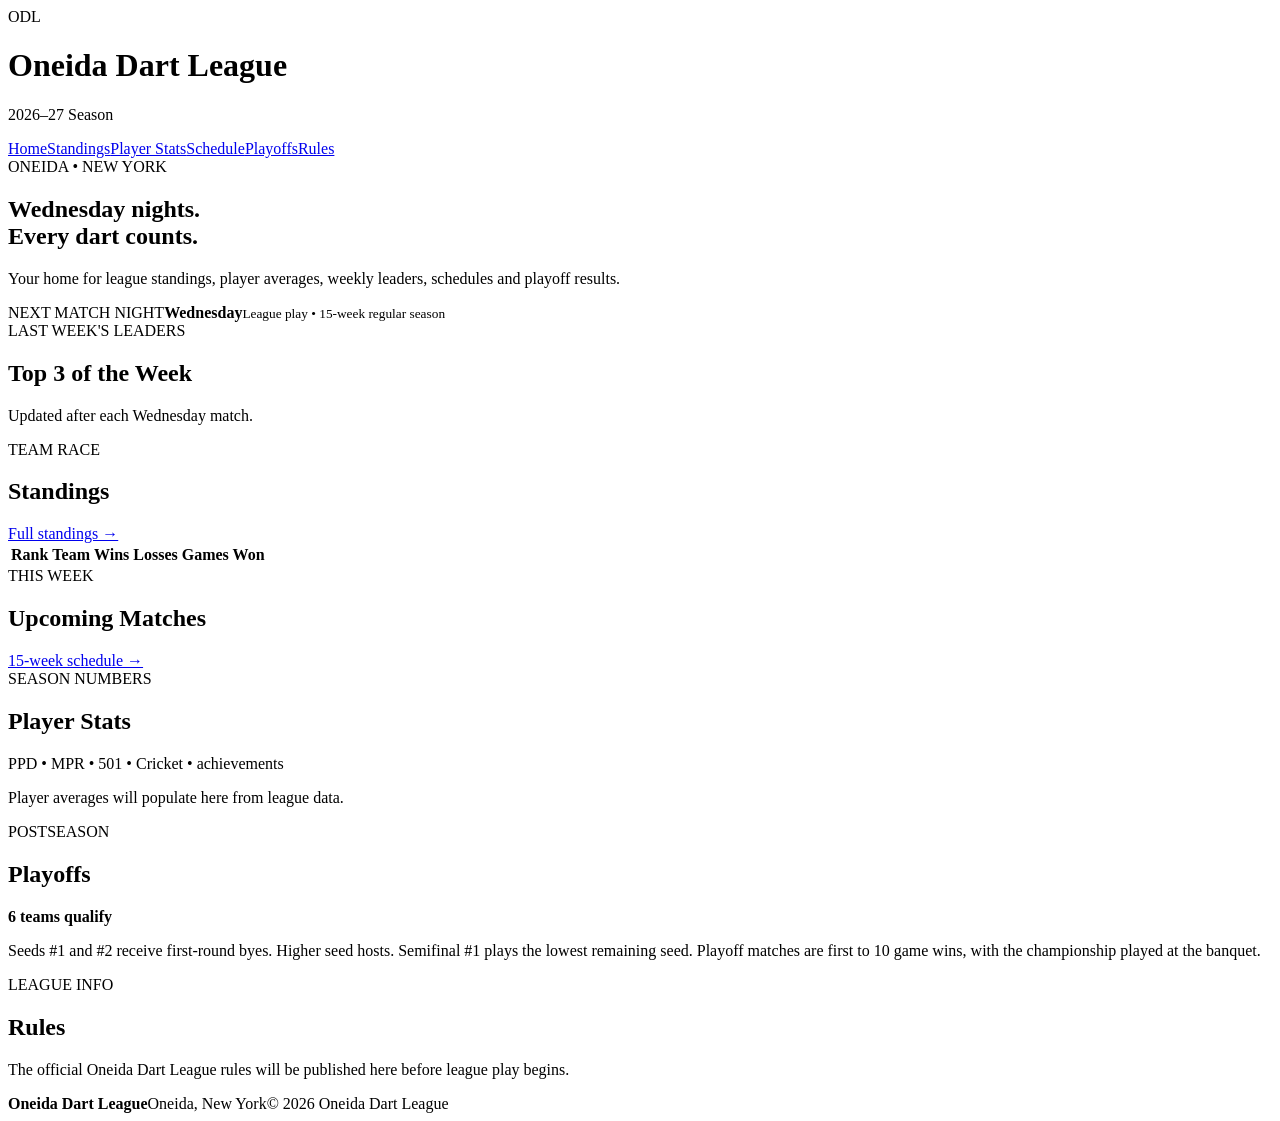
==== index.html @ 6d392a3f "Create initial Oneida Dart League website" ====
<!DOCTYPE html>
<html lang="en">
<head>
  <meta charset="UTF-8">
  <meta name="viewport" content="width=device-width, initial-scale=1.0">
  <meta name="description" content="Official website of the Oneida Dart League — standings, player stats, schedule, results and playoffs.">
  <title>Oneida Dart League</title>
  <link rel="stylesheet" href="styles.css">
</head>
<body>
  <header class="site-header">
    <div class="brand">
      <div class="dartboard-mark">ODL</div>
      <div><h1>Oneida Dart League</h1><p>2026–27 Season</p></div>
    </div>
    <nav>
      <a class="active" href="#home">Home</a><a href="#standings">Standings</a><a href="#players">Player Stats</a><a href="#schedule">Schedule</a><a href="#playoffs">Playoffs</a><a href="#rules">Rules</a>
    </nav>
  </header>

  <main id="home">
    <section class="hero">
      <div><span class="eyebrow">ONEIDA • NEW YORK</span><h2>Wednesday nights.<br><span>Every dart counts.</span></h2><p>Your home for league standings, player averages, weekly leaders, schedules and playoff results.</p></div>
      <div class="hero-card"><span>NEXT MATCH NIGHT</span><strong>Wednesday</strong><small>League play • 15-week regular season</small></div>
    </section>

    <section class="section">
      <div class="section-heading"><div><span class="eyebrow">LAST WEEK'S LEADERS</span><h2>Top 3 of the Week</h2></div><p>Updated after each Wednesday match.</p></div>
      <div id="weekly-leaders" class="leader-grid"></div>
    </section>

    <section id="standings" class="section panel-section">
      <div class="section-heading"><div><span class="eyebrow">TEAM RACE</span><h2>Standings</h2></div><a href="#standings">Full standings →</a></div>
      <div class="table-wrap"><table><thead><tr><th>Rank</th><th>Team</th><th>Wins</th><th>Losses</th><th>Games Won</th></tr></thead><tbody id="standings-body"></tbody></table></div>
    </section>

    <section id="schedule" class="section">
      <div class="section-heading"><div><span class="eyebrow">THIS WEEK</span><h2>Upcoming Matches</h2></div><a href="#schedule">15-week schedule →</a></div>
      <div id="matchups" class="match-grid"></div>
    </section>

    <section id="players" class="section panel-section">
      <div class="section-heading"><div><span class="eyebrow">SEASON NUMBERS</span><h2>Player Stats</h2></div><p>PPD • MPR • 501 • Cricket • achievements</p></div>
      <p class="placeholder">Player averages will populate here from league data.</p>
    </section>

    <section id="playoffs" class="section">
      <div class="section-heading"><div><span class="eyebrow">POSTSEASON</span><h2>Playoffs</h2></div></div>
      <div class="info-card"><strong>6 teams qualify</strong><p>Seeds #1 and #2 receive first-round byes. Higher seed hosts. Semifinal #1 plays the lowest remaining seed. Playoff matches are first to 10 game wins, with the championship played at the banquet.</p></div>
    </section>

    <section id="rules" class="section panel-section">
      <div class="section-heading"><div><span class="eyebrow">LEAGUE INFO</span><h2>Rules</h2></div></div>
      <p class="placeholder">The official Oneida Dart League rules will be published here before league play begins.</p>
    </section>
  </main>

  <footer><strong>Oneida Dart League</strong><span>Oneida, New York</span><span>© 2026 Oneida Dart League</span></footer>
  <script src="data.js"></script><script src="app.js"></script>
</body>
</html>
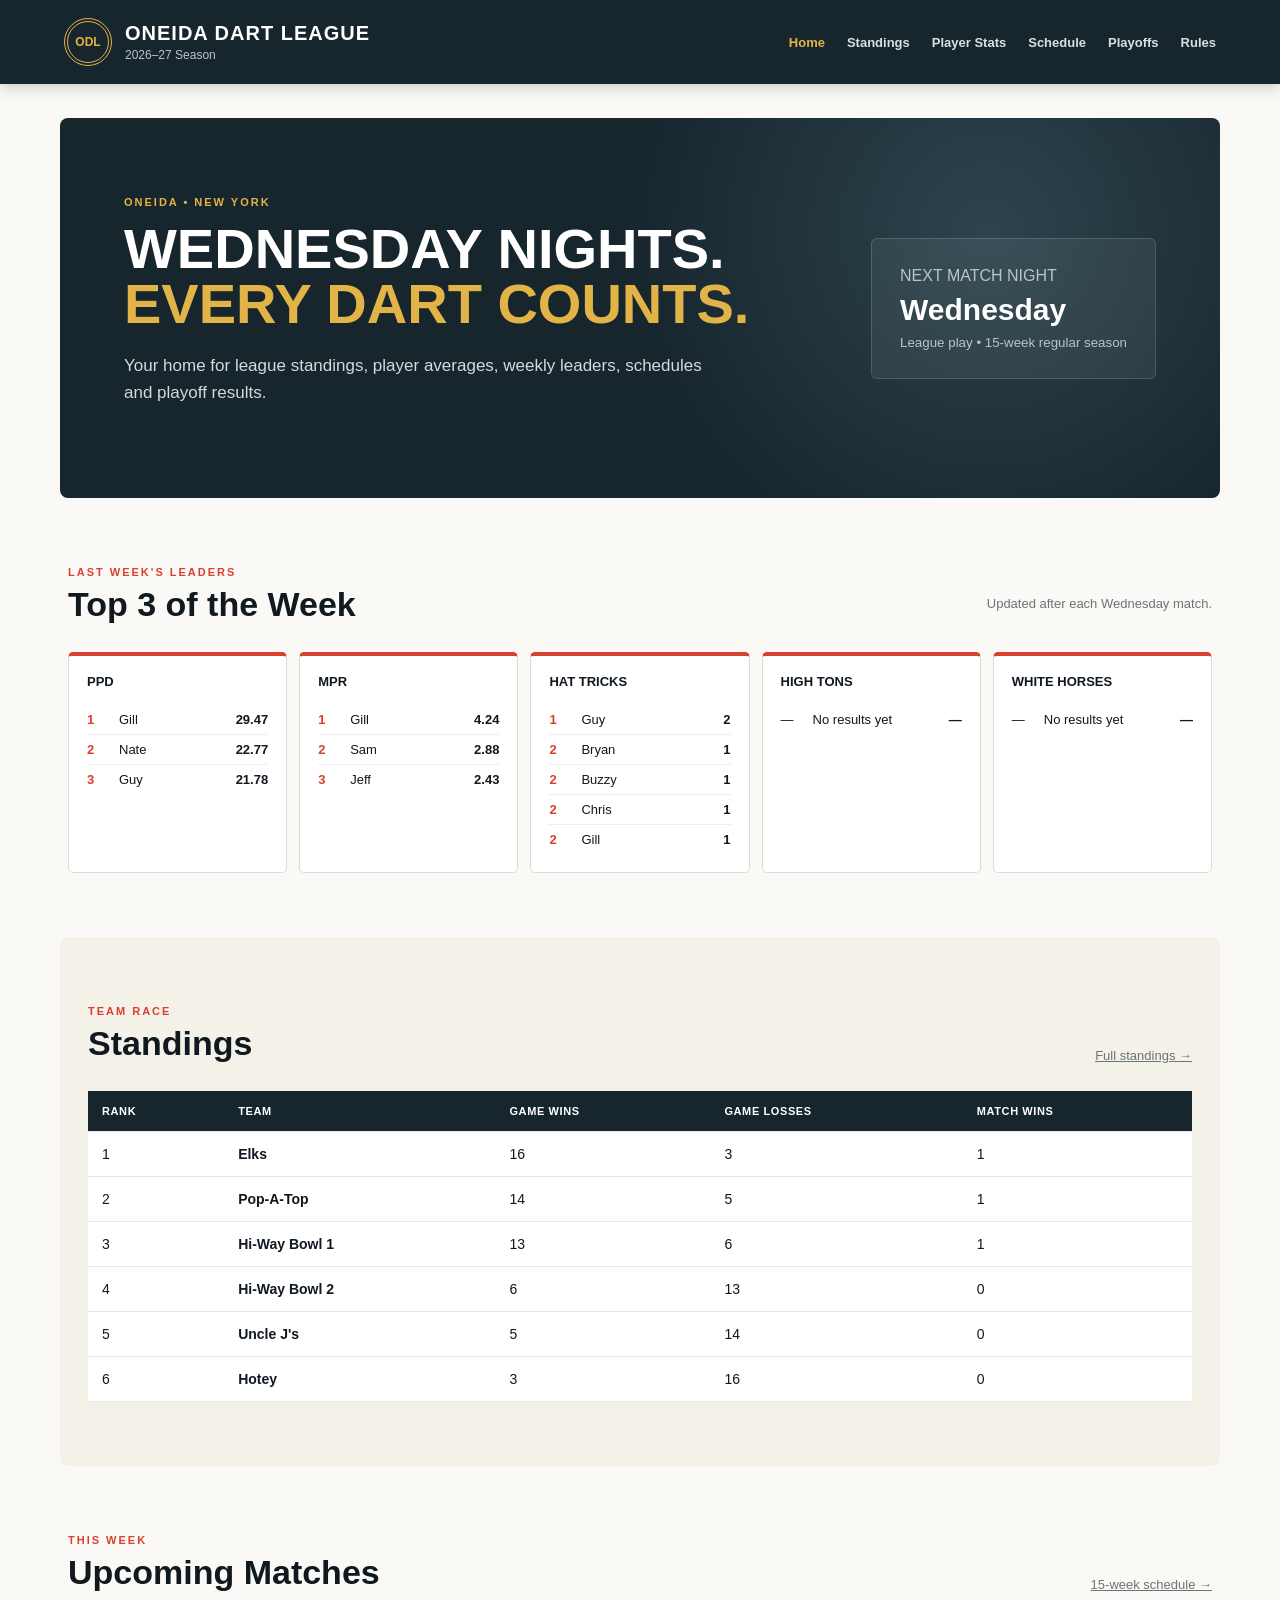
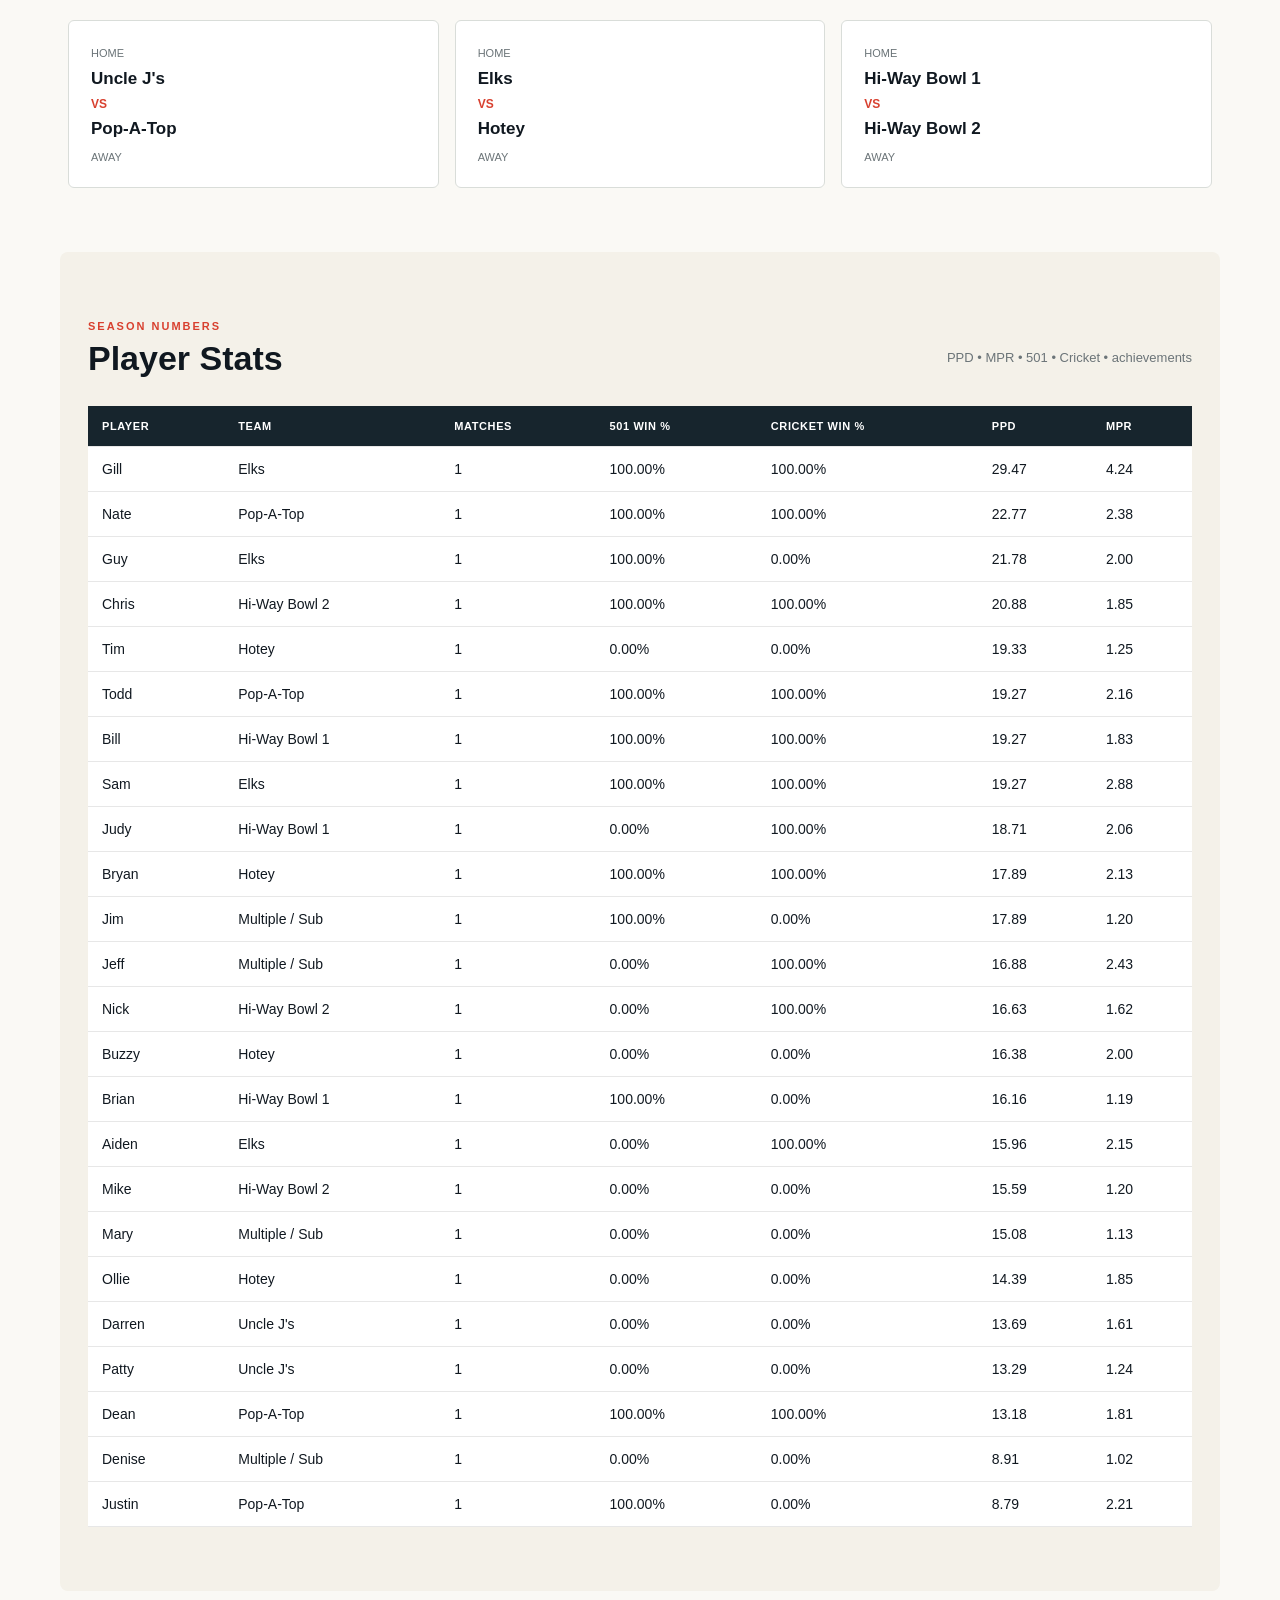
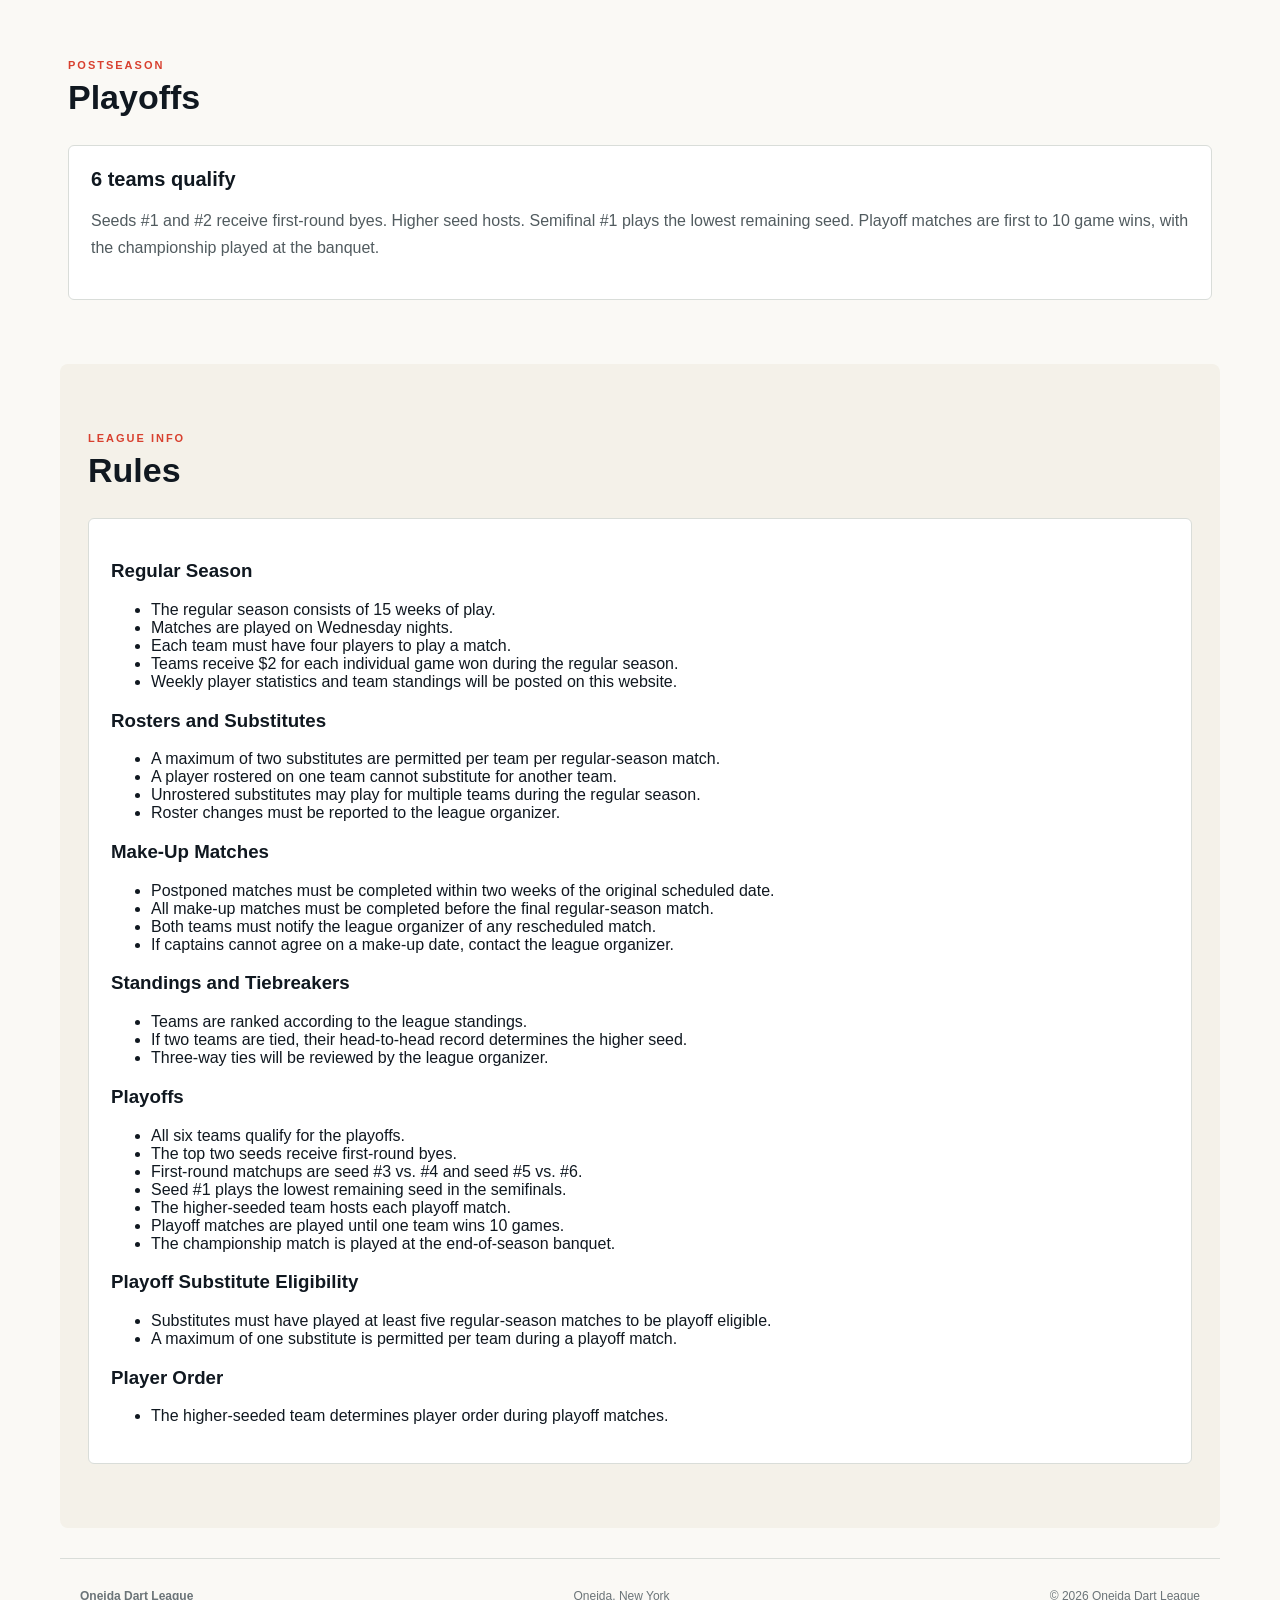
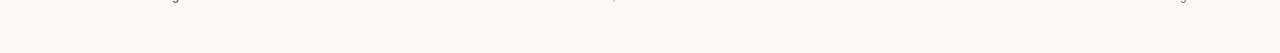
==== commit a25d9e36: "Launch league website with live stats and rules" ====
--- a/index.html
+++ b/index.html
@@ -31,7 +31,7 @@
 
     <section id="standings" class="section panel-section">
       <div class="section-heading"><div><span class="eyebrow">TEAM RACE</span><h2>Standings</h2></div><a href="#standings">Full standings →</a></div>
-      <div class="table-wrap"><table><thead><tr><th>Rank</th><th>Team</th><th>Wins</th><th>Losses</th><th>Games Won</th></tr></thead><tbody id="standings-body"></tbody></table></div>
+      <div class="table-wrap"><table><thead><tr><th>Rank</th><th>Team</th><th>Game Wins</th><th>Game Losses</th><th>Match Wins</th></tr></thead><tbody id="standings-body"></tbody></table></div>
     </section>
 
     <section id="schedule" class="section">
@@ -41,7 +41,22 @@
 
     <section id="players" class="section panel-section">
       <div class="section-heading"><div><span class="eyebrow">SEASON NUMBERS</span><h2>Player Stats</h2></div><p>PPD • MPR • 501 • Cricket • achievements</p></div>
-      <p class="placeholder">Player averages will populate here from league data.</p>
+      <div class="table-wrap">
+  <table>
+    <thead>
+      <tr>
+        <th>Player</th>
+        <th>Team</th>
+        <th>Matches</th>
+        <th>501 Win %</th>
+        <th>Cricket Win %</th>
+        <th>PPD</th>
+        <th>MPR</th>
+      </tr>
+    </thead>
+    <tbody id="players-body"></tbody>
+  </table>
+</div>
     </section>
 
     <section id="playoffs" class="section">
@@ -51,7 +66,63 @@
 
     <section id="rules" class="section panel-section">
       <div class="section-heading"><div><span class="eyebrow">LEAGUE INFO</span><h2>Rules</h2></div></div>
-      <p class="placeholder">The official Oneida Dart League rules will be published here before league play begins.</p>
+      
+<div class="info-card">
+  <h3>Regular Season</h3>
+  <ul>
+    <li>The regular season consists of 15 weeks of play.</li>
+    <li>Matches are played on Wednesday nights.</li>
+    <li>Each team must have four players to play a match.</li>
+    <li>Teams receive $2 for each individual game won during the regular season.</li>
+    <li>Weekly player statistics and team standings will be posted on this website.</li>
+  </ul>
+
+  <h3>Rosters and Substitutes</h3>
+  <ul>
+    <li>A maximum of two substitutes are permitted per team per regular-season match.</li>
+    <li>A player rostered on one team cannot substitute for another team.</li>
+    <li>Unrostered substitutes may play for multiple teams during the regular season.</li>
+    <li>Roster changes must be reported to the league organizer.</li>
+  </ul>
+
+  <h3>Make-Up Matches</h3>
+  <ul>
+    <li>Postponed matches must be completed within two weeks of the original scheduled date.</li>
+    <li>All make-up matches must be completed before the final regular-season match.</li>
+    <li>Both teams must notify the league organizer of any rescheduled match.</li>
+    <li>If captains cannot agree on a make-up date, contact the league organizer.</li>
+  </ul>
+
+  <h3>Standings and Tiebreakers</h3>
+  <ul>
+    <li>Teams are ranked according to the league standings.</li>
+    <li>If two teams are tied, their head-to-head record determines the higher seed.</li>
+    <li>Three-way ties will be reviewed by the league organizer.</li>
+  </ul>
+
+  <h3>Playoffs</h3>
+  <ul>
+    <li>All six teams qualify for the playoffs.</li>
+    <li>The top two seeds receive first-round byes.</li>
+    <li>First-round matchups are seed #3 vs. #4 and seed #5 vs. #6.</li>
+    <li>Seed #1 plays the lowest remaining seed in the semifinals.</li>
+    <li>The higher-seeded team hosts each playoff match.</li>
+    <li>Playoff matches are played until one team wins 10 games.</li>
+    <li>The championship match is played at the end-of-season banquet.</li>
+  </ul>
+
+  <h3>Playoff Substitute Eligibility</h3>
+  <ul>
+    <li>Substitutes must have played at least five regular-season matches to be playoff eligible.</li>
+    <li>A maximum of one substitute is permitted per team during a playoff match.</li>
+  </ul>
+
+  <h3>Player Order</h3>
+  <ul>
+    <li>The higher-seeded team determines player order during playoff matches.</li>
+  </ul>
+</div>
+
     </section>
   </main>
 
--- a/styles.css
+++ b/styles.css
@@ -0,0 +1 @@
+:root{--ink:#101820;--deep:#17252d;--panel:#f4f1e9;--paper:#fff;--accent:#d8402f;--gold:#e2b447;--muted:#6b7478;--line:#d9ddd9}*{box-sizing:border-box}html{scroll-behavior:smooth}body{margin:0;font-family:Arial,Helvetica,sans-serif;color:var(--ink);background:#faf9f5}.site-header{background:var(--deep);color:white;padding:18px max(5vw,24px);display:flex;align-items:center;justify-content:space-between;gap:30px;position:sticky;top:0;z-index:10;box-shadow:0 3px 15px #0003}.brand{display:flex;align-items:center;gap:13px}.brand h1{font-size:20px;margin:0;text-transform:uppercase;letter-spacing:1px}.brand p{margin:3px 0 0;color:#b9c4c8;font-size:12px}.dartboard-mark{height:48px;width:48px;border-radius:50%;border:4px double var(--gold);display:grid;place-items:center;font-weight:900;font-size:12px;color:var(--gold)}nav{display:flex;gap:22px;flex-wrap:wrap}nav a{color:#d9e0e2;text-decoration:none;font-size:13px;font-weight:700}nav a:hover,nav a.active{color:var(--gold)}main{max-width:1200px;margin:auto}.hero{margin:34px 20px 0;background:var(--deep);color:white;min-height:380px;padding:64px;display:flex;justify-content:space-between;align-items:center;gap:50px;border-radius:8px;background-image:radial-gradient(circle at 80% 30%,#2d444d 0,transparent 38%)}.hero h2{font-size:56px;line-height:.98;margin:12px 0 20px;text-transform:uppercase}.hero h2 span{color:var(--gold)}.hero p{max-width:600px;color:#d2dadd;font-size:17px;line-height:1.6}.eyebrow{font-size:11px;letter-spacing:2px;font-weight:900;color:var(--accent)}.hero .eyebrow{color:var(--gold)}.hero-card{background:#ffffff10;border:1px solid #ffffff25;padding:28px;min-width:250px;border-radius:6px}.hero-card span,.hero-card small{display:block;color:#b9c4c8}.hero-card strong{font-size:30px;display:block;margin:8px 0}.section{padding:64px 28px}.panel-section{background:var(--panel);margin:0 20px;border-radius:8px}.section-heading{display:flex;align-items:end;justify-content:space-between;gap:20px;margin-bottom:28px}.section-heading h2{font-size:34px;margin:5px 0 0}.section-heading p,.section-heading a{color:var(--muted);font-size:13px}.leader-grid{display:grid;grid-template-columns:repeat(5,1fr);gap:12px}.leader-card{background:white;border:1px solid var(--line);border-top:4px solid var(--accent);padding:18px;border-radius:5px}.leader-card h3{font-size:13px;text-transform:uppercase;margin:0 0 16px}.leader-row{display:grid;grid-template-columns:25px 1fr auto;gap:7px;padding:7px 0;border-top:1px solid #eee;font-size:13px}.leader-row:first-of-type{border:0}.leader-row b{color:var(--accent)}.table-wrap{overflow:auto}table{width:100%;border-collapse:collapse;background:white}th,td{padding:14px;text-align:left;border-bottom:1px solid #e7e7e7;font-size:14px}th{background:var(--deep);color:white;text-transform:uppercase;font-size:11px;letter-spacing:.6px}.match-grid{display:grid;grid-template-columns:repeat(3,1fr);gap:16px}.match-card,.info-card{background:white;border:1px solid var(--line);padding:22px;border-radius:6px}.match-card span{font-size:11px;color:var(--muted);text-transform:uppercase}.match-card strong{display:block;font-size:17px;margin:8px 0}.vs{color:var(--accent);font-size:12px;font-weight:bold}.placeholder{padding:28px;background:#fff;border:1px dashed #b9c0bd;color:var(--muted);border-radius:5px}.info-card strong{font-size:20px}.info-card p{line-height:1.7;color:#515b5f}footer{max-width:1160px;margin:30px auto 0;border-top:1px solid var(--line);padding:30px 20px 50px;display:flex;justify-content:space-between;color:var(--muted);font-size:12px}@media(max-width:900px){.site-header{position:static;display:block}.brand{margin-bottom:16px}nav{gap:14px}.hero{padding:40px;display:block}.hero h2{font-size:42px}.hero-card{margin-top:30px}.leader-grid{grid-template-columns:repeat(2,1fr)}.match-grid{grid-template-columns:1fr}.section-heading{align-items:start;flex-direction:column}}@media(max-width:560px){.hero{margin:16px 10px 0;padding:30px 22px}.hero h2{font-size:36px}.section{padding:45px 18px}.panel-section{margin:0 10px}.leader-grid{grid-template-columns:1fr}nav a{font-size:12px}footer{flex-direction:column;gap:10px}}
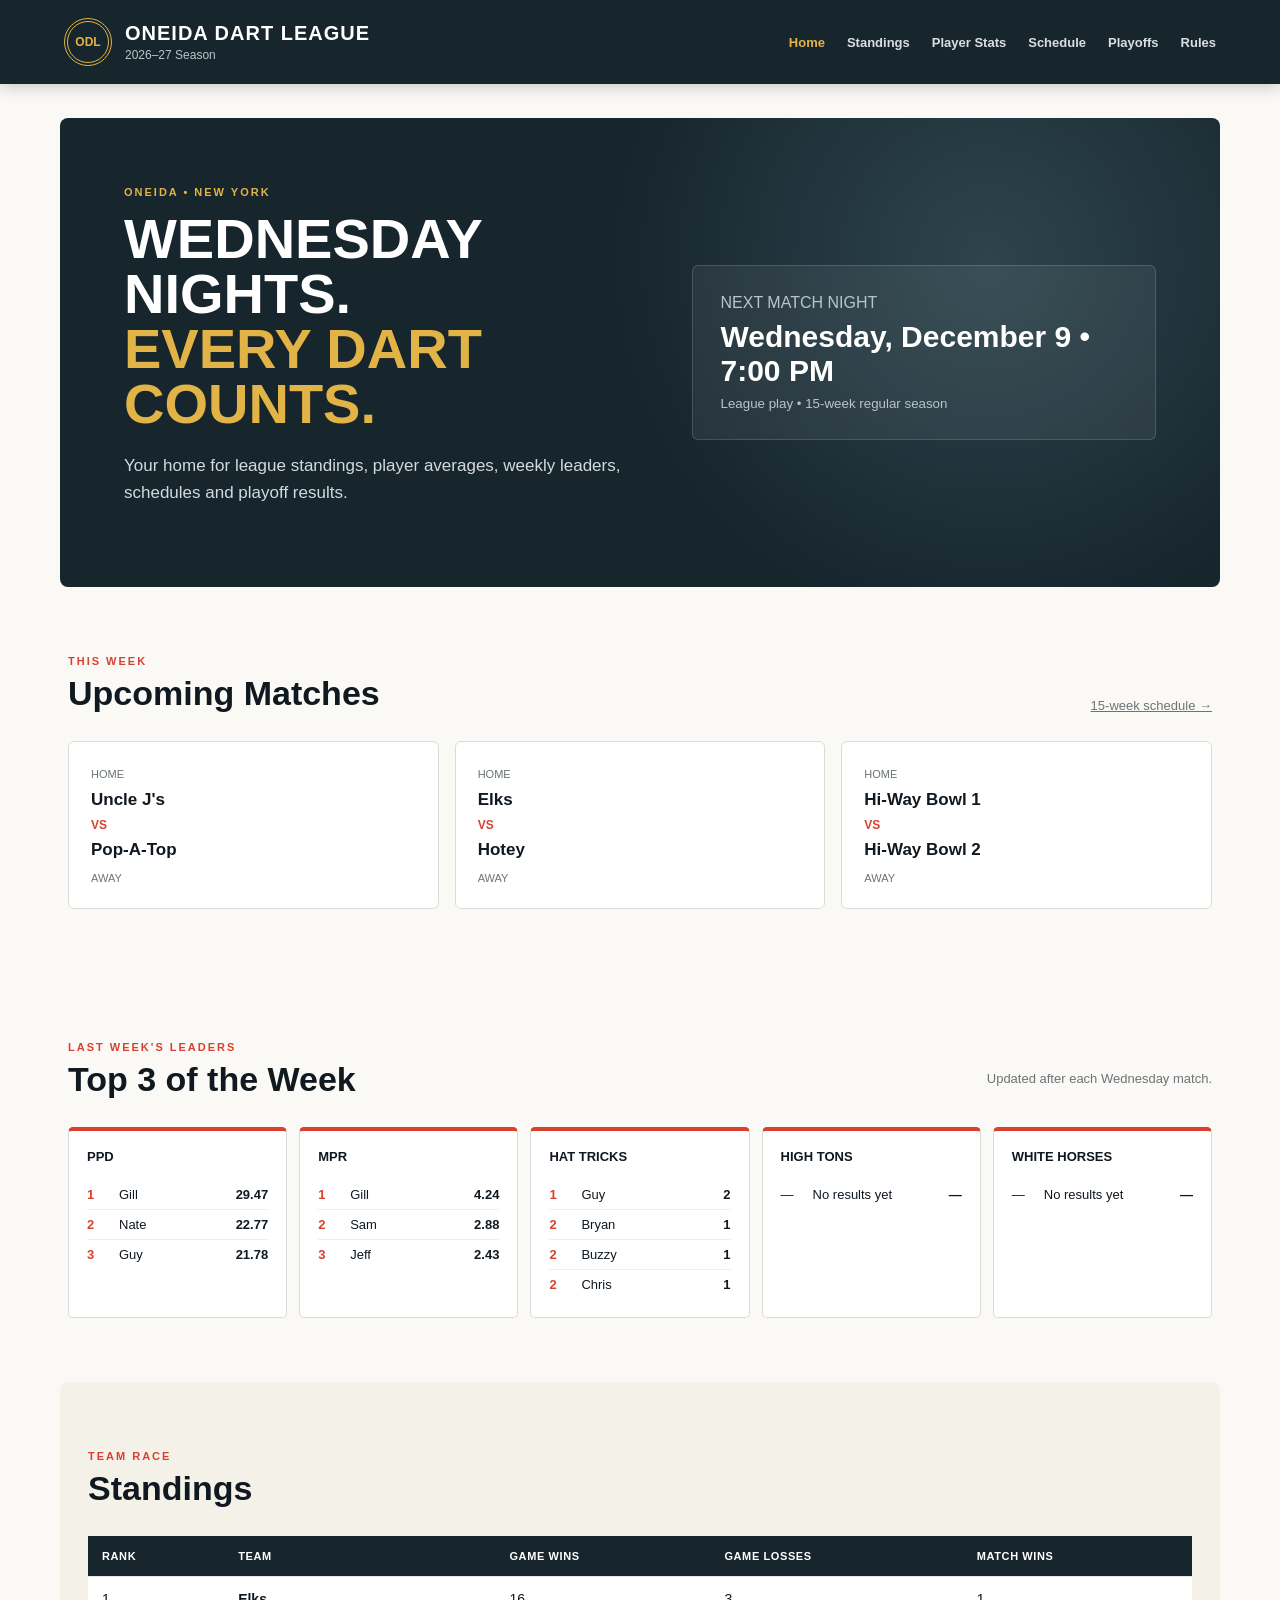
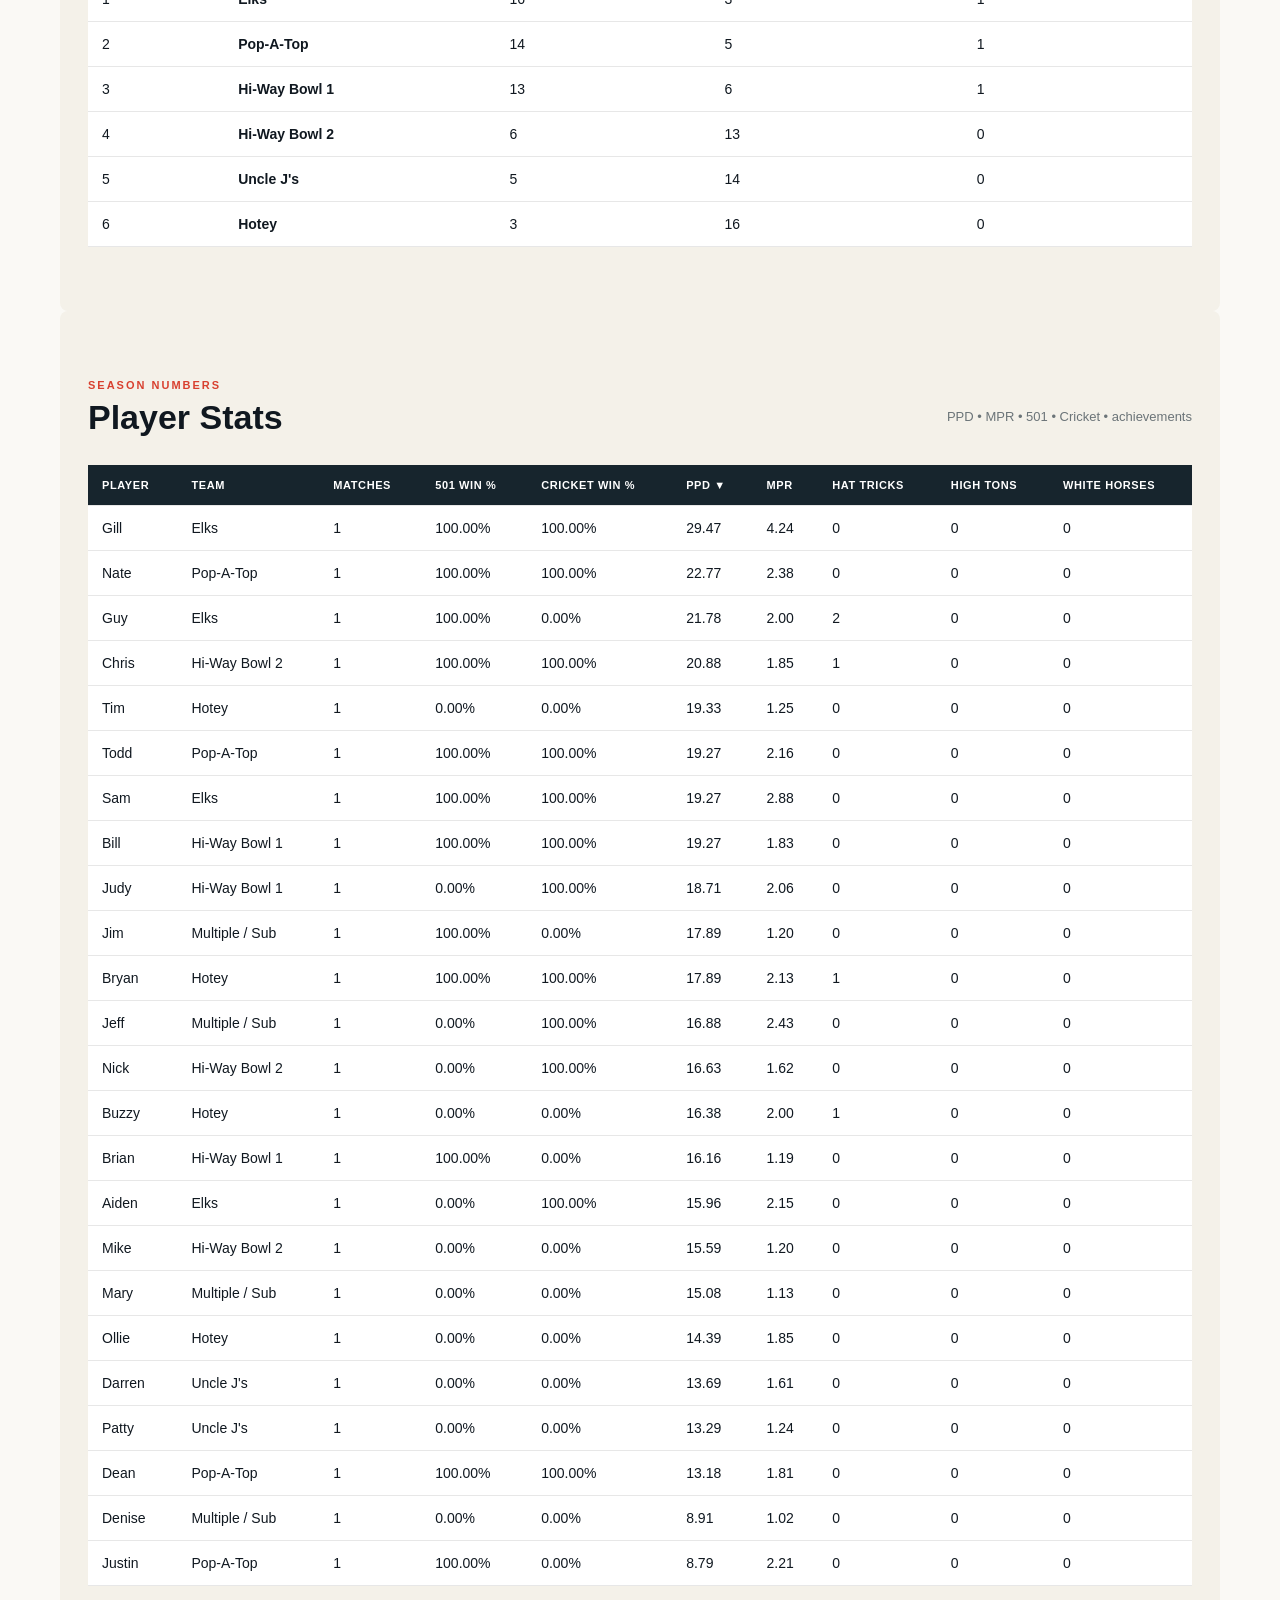
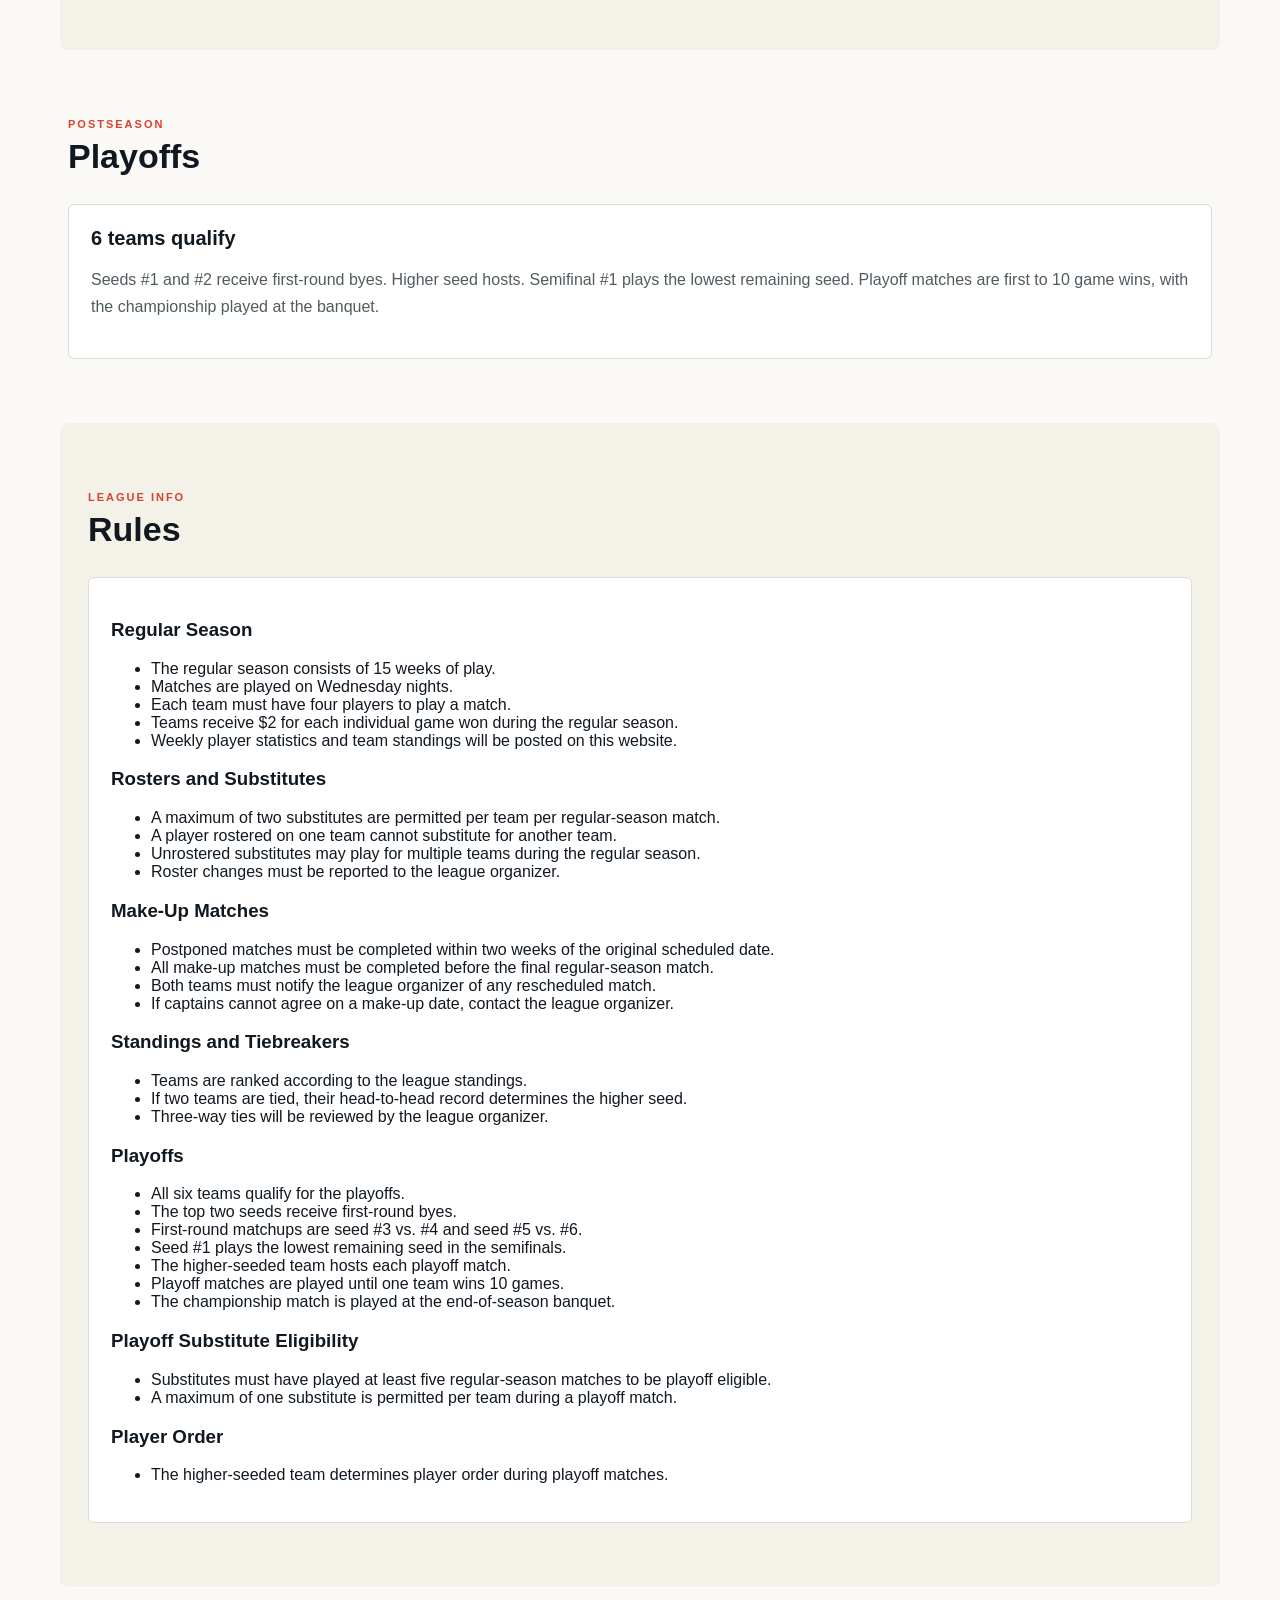
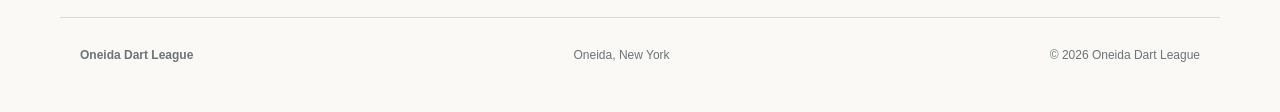
==== commit 5bb8f48c: "Update homepage, add schedule page and sortable player stats" ====
--- a/index.html
+++ b/index.html
@@ -1,132 +1,153 @@
 <!DOCTYPE html>
+
 <html lang="en">
 <head>
-  <meta charset="UTF-8">
-  <meta name="viewport" content="width=device-width, initial-scale=1.0">
-  <meta name="description" content="Official website of the Oneida Dart League — standings, player stats, schedule, results and playoffs.">
-  <title>Oneida Dart League</title>
-  <link rel="stylesheet" href="styles.css">
+<meta charset="utf-8"/>
+<meta content="width=device-width, initial-scale=1.0" name="viewport"/>
+<meta content="Official website of the Oneida Dart League — standings, player stats, schedule, results and playoffs." name="description"/>
+<title>Oneida Dart League</title>
+<link href="styles.css" rel="stylesheet"/>
 </head>
 <body>
-  <header class="site-header">
-    <div class="brand">
-      <div class="dartboard-mark">ODL</div>
-      <div><h1>Oneida Dart League</h1><p>2026–27 Season</p></div>
-    </div>
-    <nav>
-      <a class="active" href="#home">Home</a><a href="#standings">Standings</a><a href="#players">Player Stats</a><a href="#schedule">Schedule</a><a href="#playoffs">Playoffs</a><a href="#rules">Rules</a>
-    </nav>
-  </header>
+<header class="site-header">
+<div class="brand">
+<div class="dartboard-mark">ODL</div>
+<div><h1>Oneida Dart League</h1><p>2026–27 Season</p></div>
+</div>
+<nav>
+<a class="active" href="#home">Home</a><a href="#standings">Standings</a><a href="#players">Player Stats</a><a href="schedule.html">Schedule</a><a href="#playoffs">Playoffs</a><a href="#rules">Rules</a>
+</nav>
+</header>
+<main id="home">
+<section class="hero">
+<div><span class="eyebrow">ONEIDA • NEW YORK</span><h2>Wednesday nights.<br/><span>Every dart counts.</span></h2><p>Your home for league standings, player averages, weekly leaders, schedules and playoff results.</p></div>
+<div class="hero-card"><span>NEXT MATCH NIGHT</span><strong id="next-match-date">Wednesday</strong><small>League play • 15-week regular season</small></div>
+</section><section class="section" id="schedule">
+<div class="section-heading"><div><span class="eyebrow">THIS WEEK</span><h2>Upcoming Matches</h2></div><a href="schedule.html">15-week schedule →</a></div>
+<div class="match-grid" id="matchups"></div>
+</section><section class="section">
+<div class="section-heading"><div><span class="eyebrow">LAST WEEK'S LEADERS</span><h2>Top 3 of the Week</h2></div><p>Updated after each Wednesday match.</p></div>
+<div class="leader-grid" id="weekly-leaders"></div>
+</section><section class="section panel-section" id="standings">
+<div class="section-heading"><div><span class="eyebrow">TEAM RACE</span><h2>Standings</h2></div></div>
+<div class="table-wrap"><table><thead><tr><th>Rank</th><th>Team</th><th>Game Wins</th><th>Game Losses</th><th>Match Wins</th></tr></thead><tbody id="standings-body"></tbody></table></div>
+</section>
 
-  <main id="home">
-    <section class="hero">
-      <div><span class="eyebrow">ONEIDA • NEW YORK</span><h2>Wednesday nights.<br><span>Every dart counts.</span></h2><p>Your home for league standings, player averages, weekly leaders, schedules and playoff results.</p></div>
-      <div class="hero-card"><span>NEXT MATCH NIGHT</span><strong>Wednesday</strong><small>League play • 15-week regular season</small></div>
-    </section>
 
-    <section class="section">
-      <div class="section-heading"><div><span class="eyebrow">LAST WEEK'S LEADERS</span><h2>Top 3 of the Week</h2></div><p>Updated after each Wednesday match.</p></div>
-      <div id="weekly-leaders" class="leader-grid"></div>
-    </section>
 
-    <section id="standings" class="section panel-section">
-      <div class="section-heading"><div><span class="eyebrow">TEAM RACE</span><h2>Standings</h2></div><a href="#standings">Full standings →</a></div>
-      <div class="table-wrap"><table><thead><tr><th>Rank</th><th>Team</th><th>Game Wins</th><th>Game Losses</th><th>Match Wins</th></tr></thead><tbody id="standings-body"></tbody></table></div>
-    </section>
 
-    <section id="schedule" class="section">
-      <div class="section-heading"><div><span class="eyebrow">THIS WEEK</span><h2>Upcoming Matches</h2></div><a href="#schedule">15-week schedule →</a></div>
-      <div id="matchups" class="match-grid"></div>
-    </section>
+<section class="section panel-section" id="players">
+<div class="section-heading"><div><span class="eyebrow">SEASON NUMBERS</span><h2>Player Stats</h2></div><p>PPD • MPR • 501 • Cricket • achievements</p></div>
+<div class="table-wrap">
+<table>
+<thead>
+<tr>
+<th>Player</th>
+<th>Team</th>
+<th>Matches</th>
+<th>501 Win %</th>
+<th>Cricket Win %</th>
+<th>PPD</th>
+<th>MPR</th>
+<th>Hat Tricks</th>
+<th>High Tons</th>
+<th>White Horses</th>
+</tr>
+</thead>
+<tbody id="players-body"></tbody>
+</table>
+</div>
+</section>
+<section class="section" id="playoffs">
+<div class="section-heading"><div><span class="eyebrow">POSTSEASON</span><h2>Playoffs</h2></div></div>
+<div class="info-card"><strong>6 teams qualify</strong><p>Seeds #1 and #2 receive first-round byes. Higher seed hosts. Semifinal #1 plays the lowest remaining seed. Playoff matches are first to 10 game wins, with the championship played at the banquet.</p></div>
+</section>
+<section class="section panel-section" id="rules">
+<div class="section-heading"><div><span class="eyebrow">LEAGUE INFO</span><h2>Rules</h2></div></div>
+<div class="info-card">
+<h3>Regular Season</h3>
+<ul>
+<li>The regular season consists of 15 weeks of play.</li>
+<li>Matches are played on Wednesday nights.</li>
+<li>Each team must have four players to play a match.</li>
+<li>Teams receive $2 for each individual game won during the regular season.</li>
+<li>Weekly player statistics and team standings will be posted on this website.</li>
+</ul>
+<h3>Rosters and Substitutes</h3>
+<ul>
+<li>A maximum of two substitutes are permitted per team per regular-season match.</li>
+<li>A player rostered on one team cannot substitute for another team.</li>
+<li>Unrostered substitutes may play for multiple teams during the regular season.</li>
+<li>Roster changes must be reported to the league organizer.</li>
+</ul>
+<h3>Make-Up Matches</h3>
+<ul>
+<li>Postponed matches must be completed within two weeks of the original scheduled date.</li>
+<li>All make-up matches must be completed before the final regular-season match.</li>
+<li>Both teams must notify the league organizer of any rescheduled match.</li>
+<li>If captains cannot agree on a make-up date, contact the league organizer.</li>
+</ul>
+<h3>Standings and Tiebreakers</h3>
+<ul>
+<li>Teams are ranked according to the league standings.</li>
+<li>If two teams are tied, their head-to-head record determines the higher seed.</li>
+<li>Three-way ties will be reviewed by the league organizer.</li>
+</ul>
+<h3>Playoffs</h3>
+<ul>
+<li>All six teams qualify for the playoffs.</li>
+<li>The top two seeds receive first-round byes.</li>
+<li>First-round matchups are seed #3 vs. #4 and seed #5 vs. #6.</li>
+<li>Seed #1 plays the lowest remaining seed in the semifinals.</li>
+<li>The higher-seeded team hosts each playoff match.</li>
+<li>Playoff matches are played until one team wins 10 games.</li>
+<li>The championship match is played at the end-of-season banquet.</li>
+</ul>
+<h3>Playoff Substitute Eligibility</h3>
+<ul>
+<li>Substitutes must have played at least five regular-season matches to be playoff eligible.</li>
+<li>A maximum of one substitute is permitted per team during a playoff match.</li>
+</ul>
+<h3>Player Order</h3>
+<ul>
+<li>The higher-seeded team determines player order during playoff matches.</li>
+</ul>
+</div>
+</section>
+</main>
+<footer><strong>Oneida Dart League</strong><span>Oneida, New York</span><span>© 2026 Oneida Dart League</span></footer>
+<script src="data.js"></script><script src="app.js"></script>
+<script>
+(function () {
+    function updateNextMatch() {
+        const now = new Date();
 
-    <section id="players" class="section panel-section">
-      <div class="section-heading"><div><span class="eyebrow">SEASON NUMBERS</span><h2>Player Stats</h2></div><p>PPD • MPR • 501 • Cricket • achievements</p></div>
-      <div class="table-wrap">
-  <table>
-    <thead>
-      <tr>
-        <th>Player</th>
-        <th>Team</th>
-        <th>Matches</th>
-        <th>501 Win %</th>
-        <th>Cricket Win %</th>
-        <th>PPD</th>
-        <th>MPR</th>
-      </tr>
-    </thead>
-    <tbody id="players-body"></tbody>
-  </table>
-</div>
-    </section>
+        // Find the next Wednesday.
+        let daysUntil = (3 - now.getDay() + 7) % 7;
 
-    <section id="playoffs" class="section">
-      <div class="section-heading"><div><span class="eyebrow">POSTSEASON</span><h2>Playoffs</h2></div></div>
-      <div class="info-card"><strong>6 teams qualify</strong><p>Seeds #1 and #2 receive first-round byes. Higher seed hosts. Semifinal #1 plays the lowest remaining seed. Playoff matches are first to 10 game wins, with the championship played at the banquet.</p></div>
-    </section>
+        // After 7 PM Wednesday, show the following Wednesday.
+        if (daysUntil === 0 && now.getHours() >= 19) {
+            daysUntil = 7;
+        }
 
-    <section id="rules" class="section panel-section">
-      <div class="section-heading"><div><span class="eyebrow">LEAGUE INFO</span><h2>Rules</h2></div></div>
-      
-<div class="info-card">
-  <h3>Regular Season</h3>
-  <ul>
-    <li>The regular season consists of 15 weeks of play.</li>
-    <li>Matches are played on Wednesday nights.</li>
-    <li>Each team must have four players to play a match.</li>
-    <li>Teams receive $2 for each individual game won during the regular season.</li>
-    <li>Weekly player statistics and team standings will be posted on this website.</li>
-  </ul>
+        const matchDate = new Date(now);
+        matchDate.setDate(now.getDate() + daysUntil);
 
-  <h3>Rosters and Substitutes</h3>
-  <ul>
-    <li>A maximum of two substitutes are permitted per team per regular-season match.</li>
-    <li>A player rostered on one team cannot substitute for another team.</li>
-    <li>Unrostered substitutes may play for multiple teams during the regular season.</li>
-    <li>Roster changes must be reported to the league organizer.</li>
-  </ul>
+        const formattedDate = matchDate.toLocaleDateString("en-US", {
+            weekday: "long",
+            month: "long",
+            day: "numeric"
+        });
 
-  <h3>Make-Up Matches</h3>
-  <ul>
-    <li>Postponed matches must be completed within two weeks of the original scheduled date.</li>
-    <li>All make-up matches must be completed before the final regular-season match.</li>
-    <li>Both teams must notify the league organizer of any rescheduled match.</li>
-    <li>If captains cannot agree on a make-up date, contact the league organizer.</li>
-  </ul>
+        const display = document.getElementById("next-match-date");
 
-  <h3>Standings and Tiebreakers</h3>
-  <ul>
-    <li>Teams are ranked according to the league standings.</li>
-    <li>If two teams are tied, their head-to-head record determines the higher seed.</li>
-    <li>Three-way ties will be reviewed by the league organizer.</li>
-  </ul>
+        if (display) {
+            display.textContent = formattedDate + " • 7:00 PM";
+        }
+    }
 
-  <h3>Playoffs</h3>
-  <ul>
-    <li>All six teams qualify for the playoffs.</li>
-    <li>The top two seeds receive first-round byes.</li>
-    <li>First-round matchups are seed #3 vs. #4 and seed #5 vs. #6.</li>
-    <li>Seed #1 plays the lowest remaining seed in the semifinals.</li>
-    <li>The higher-seeded team hosts each playoff match.</li>
-    <li>Playoff matches are played until one team wins 10 games.</li>
-    <li>The championship match is played at the end-of-season banquet.</li>
-  </ul>
-
-  <h3>Playoff Substitute Eligibility</h3>
-  <ul>
-    <li>Substitutes must have played at least five regular-season matches to be playoff eligible.</li>
-    <li>A maximum of one substitute is permitted per team during a playoff match.</li>
-  </ul>
-
-  <h3>Player Order</h3>
-  <ul>
-    <li>The higher-seeded team determines player order during playoff matches.</li>
-  </ul>
-</div>
-
-    </section>
-  </main>
-
-  <footer><strong>Oneida Dart League</strong><span>Oneida, New York</span><span>© 2026 Oneida Dart League</span></footer>
-  <script src="data.js"></script><script src="app.js"></script>
+    updateNextMatch();
+})();
+</script>
 </body>
 </html>
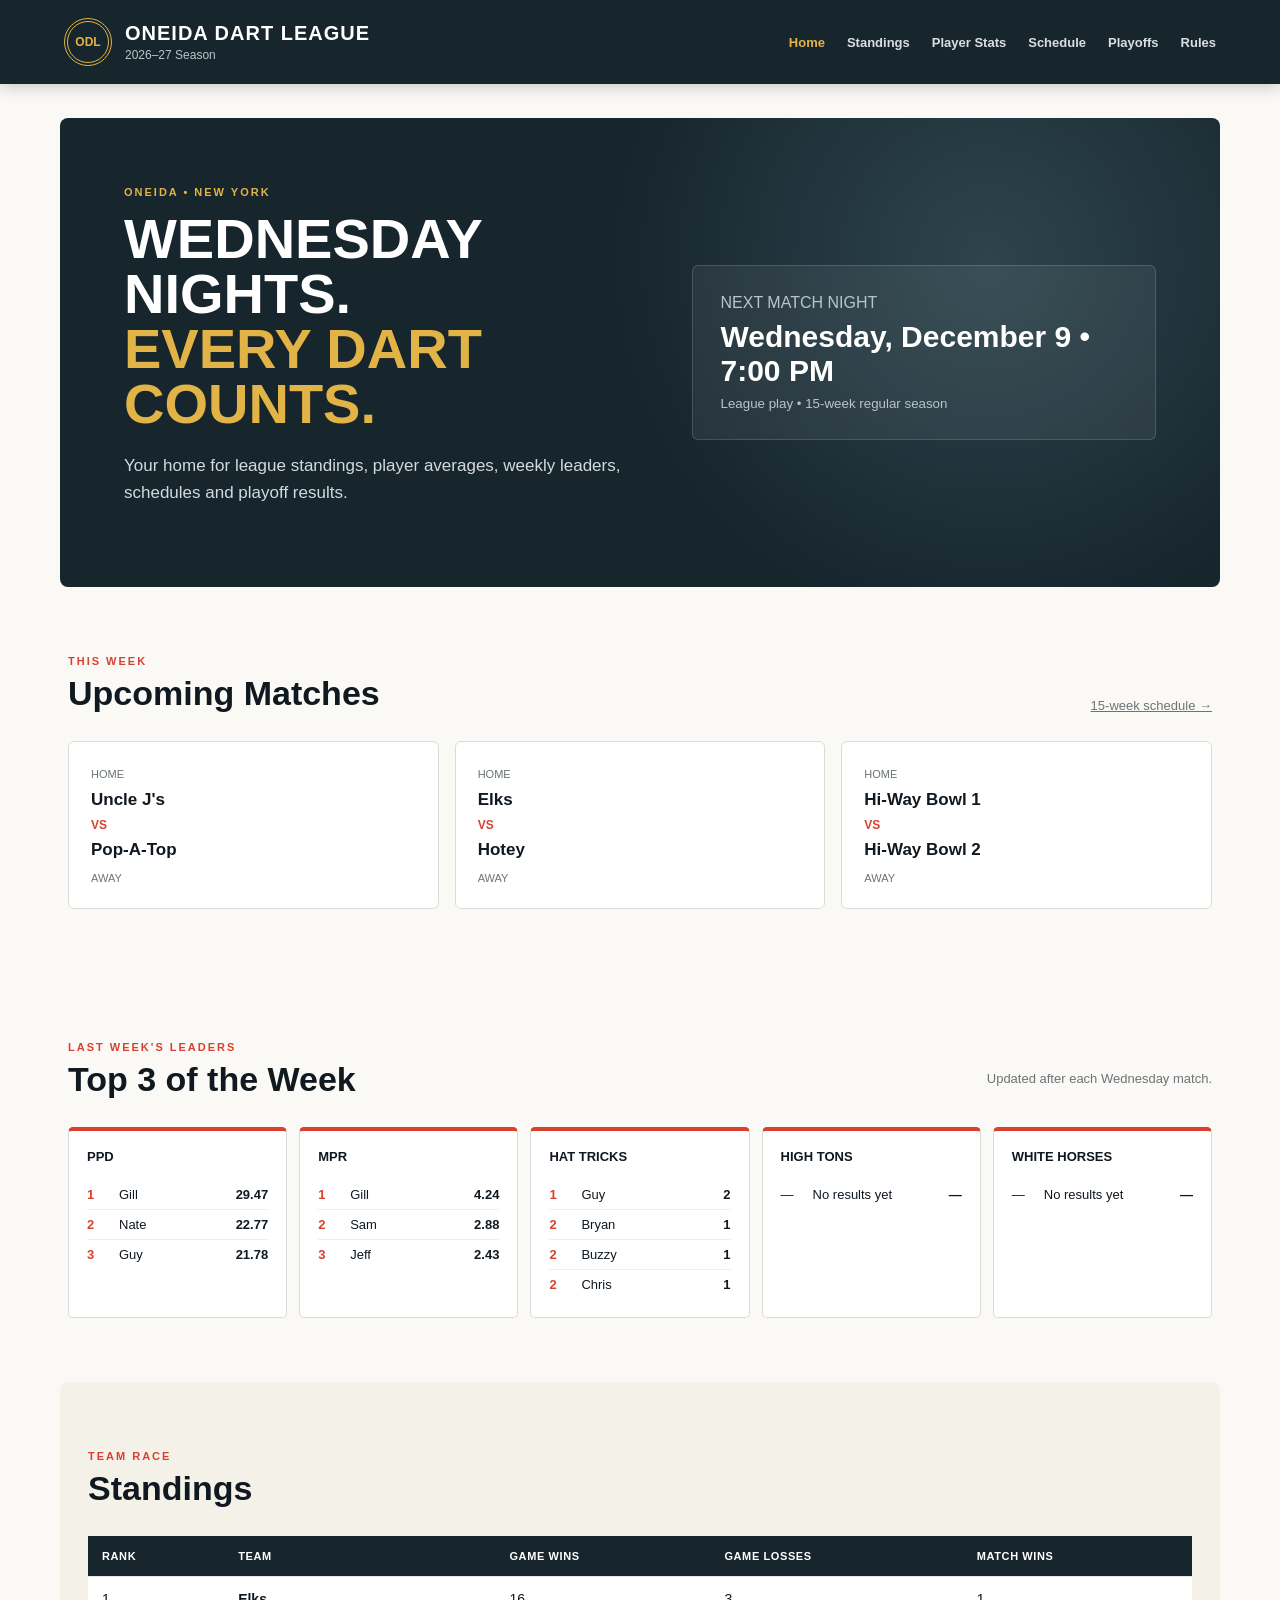
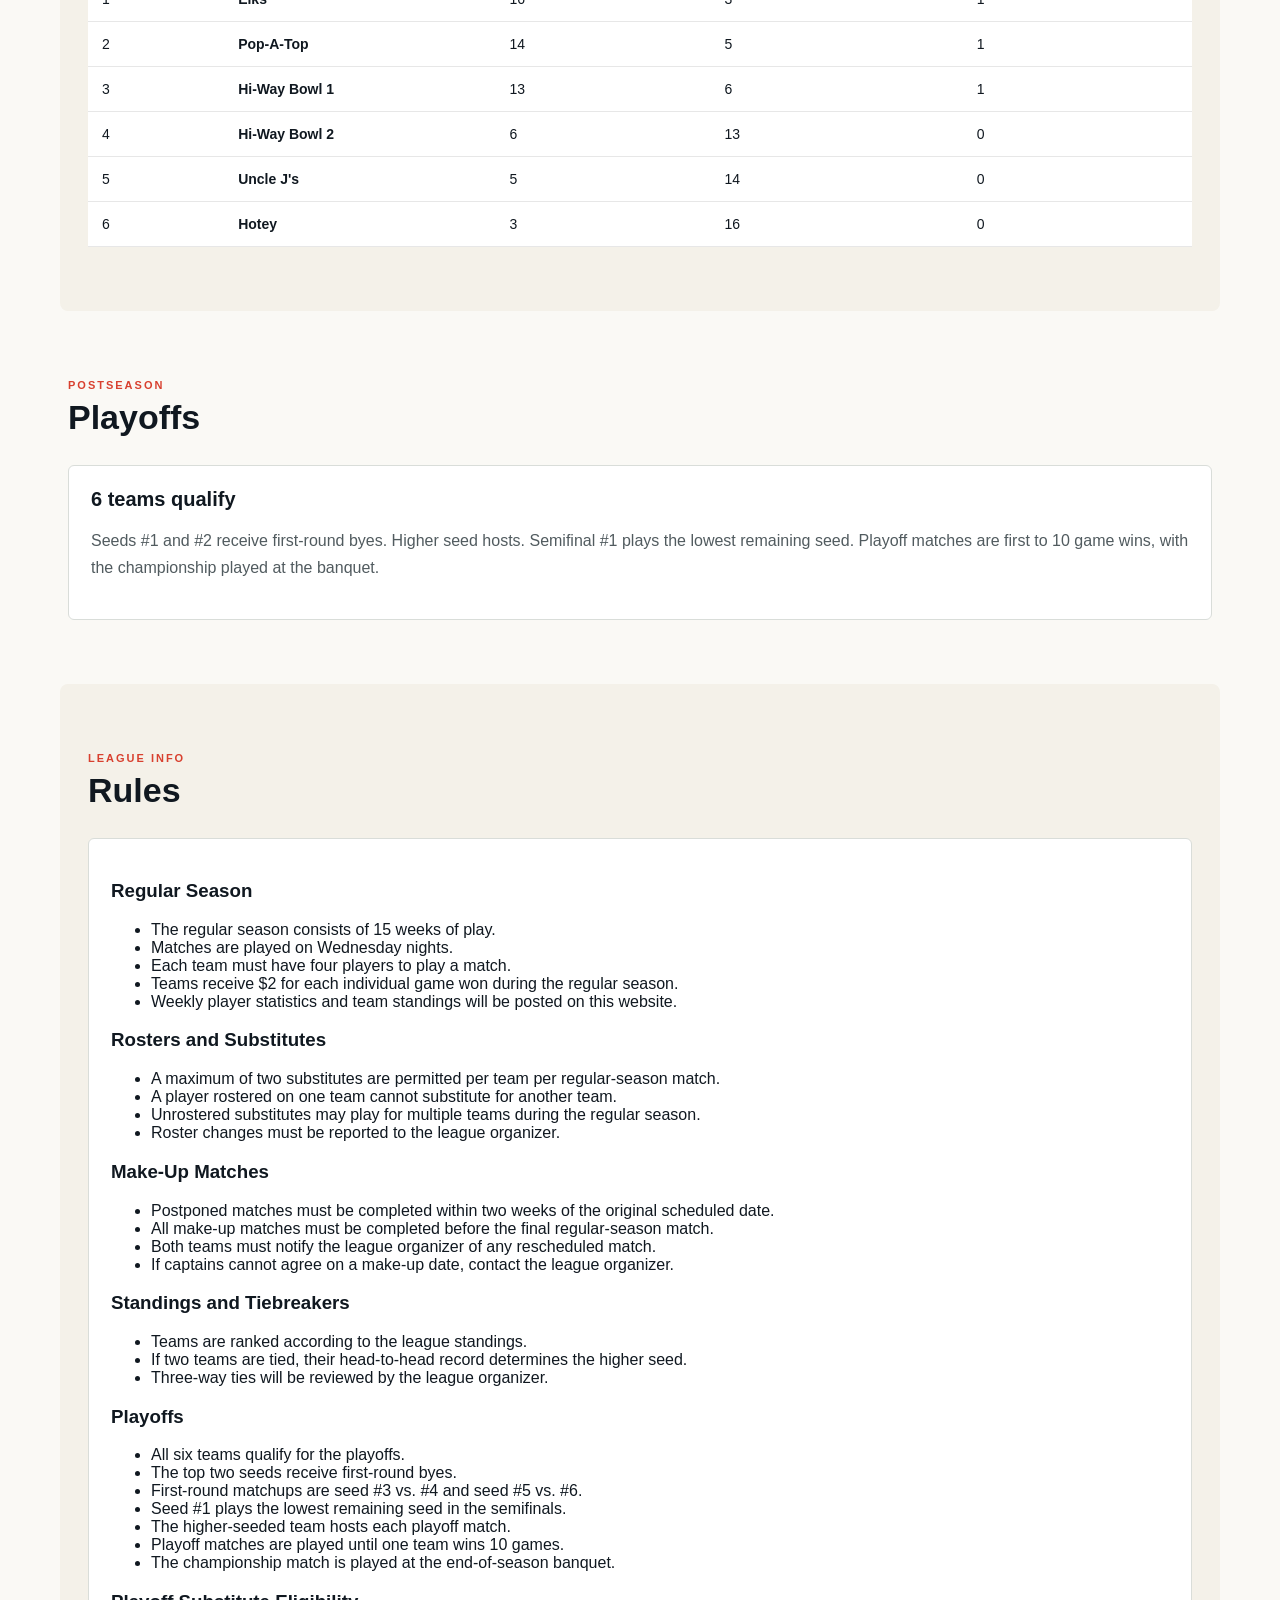
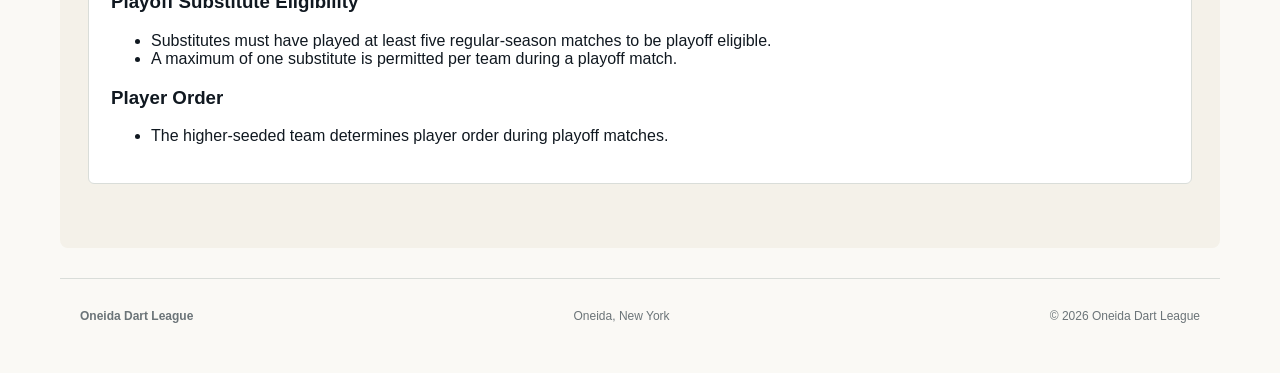
==== commit 7941b59d: "Add dedicated player stats page and schedule dates" ====
--- a/index.html
+++ b/index.html
@@ -15,7 +15,7 @@
 <div><h1>Oneida Dart League</h1><p>2026–27 Season</p></div>
 </div>
 <nav>
-<a class="active" href="#home">Home</a><a href="#standings">Standings</a><a href="#players">Player Stats</a><a href="schedule.html">Schedule</a><a href="#playoffs">Playoffs</a><a href="#rules">Rules</a>
+<a class="active" href="#home">Home</a><a href="#standings">Standings</a><a href="players.html">Player Stats</a><a href="schedule.html">Schedule</a><a href="#playoffs">Playoffs</a><a href="#rules">Rules</a>
 </nav>
 </header>
 <main id="home">
@@ -35,29 +35,6 @@
 
 
 
-
-<section class="section panel-section" id="players">
-<div class="section-heading"><div><span class="eyebrow">SEASON NUMBERS</span><h2>Player Stats</h2></div><p>PPD • MPR • 501 • Cricket • achievements</p></div>
-<div class="table-wrap">
-<table>
-<thead>
-<tr>
-<th>Player</th>
-<th>Team</th>
-<th>Matches</th>
-<th>501 Win %</th>
-<th>Cricket Win %</th>
-<th>PPD</th>
-<th>MPR</th>
-<th>Hat Tricks</th>
-<th>High Tons</th>
-<th>White Horses</th>
-</tr>
-</thead>
-<tbody id="players-body"></tbody>
-</table>
-</div>
-</section>
 <section class="section" id="playoffs">
 <div class="section-heading"><div><span class="eyebrow">POSTSEASON</span><h2>Playoffs</h2></div></div>
 <div class="info-card"><strong>6 teams qualify</strong><p>Seeds #1 and #2 receive first-round byes. Higher seed hosts. Semifinal #1 plays the lowest remaining seed. Playoff matches are first to 10 game wins, with the championship played at the banquet.</p></div>
--- a/styles.css
+++ b/styles.css
@@ -1 +1,56 @@
-:root{--ink:#101820;--deep:#17252d;--panel:#f4f1e9;--paper:#fff;--accent:#d8402f;--gold:#e2b447;--muted:#6b7478;--line:#d9ddd9}*{box-sizing:border-box}html{scroll-behavior:smooth}body{margin:0;font-family:Arial,Helvetica,sans-serif;color:var(--ink);background:#faf9f5}.site-header{background:var(--deep);color:white;padding:18px max(5vw,24px);display:flex;align-items:center;justify-content:space-between;gap:30px;position:sticky;top:0;z-index:10;box-shadow:0 3px 15px #0003}.brand{display:flex;align-items:center;gap:13px}.brand h1{font-size:20px;margin:0;text-transform:uppercase;letter-spacing:1px}.brand p{margin:3px 0 0;color:#b9c4c8;font-size:12px}.dartboard-mark{height:48px;width:48px;border-radius:50%;border:4px double var(--gold);display:grid;place-items:center;font-weight:900;font-size:12px;color:var(--gold)}nav{display:flex;gap:22px;flex-wrap:wrap}nav a{color:#d9e0e2;text-decoration:none;font-size:13px;font-weight:700}nav a:hover,nav a.active{color:var(--gold)}main{max-width:1200px;margin:auto}.hero{margin:34px 20px 0;background:var(--deep);color:white;min-height:380px;padding:64px;display:flex;justify-content:space-between;align-items:center;gap:50px;border-radius:8px;background-image:radial-gradient(circle at 80% 30%,#2d444d 0,transparent 38%)}.hero h2{font-size:56px;line-height:.98;margin:12px 0 20px;text-transform:uppercase}.hero h2 span{color:var(--gold)}.hero p{max-width:600px;color:#d2dadd;font-size:17px;line-height:1.6}.eyebrow{font-size:11px;letter-spacing:2px;font-weight:900;color:var(--accent)}.hero .eyebrow{color:var(--gold)}.hero-card{background:#ffffff10;border:1px solid #ffffff25;padding:28px;min-width:250px;border-radius:6px}.hero-card span,.hero-card small{display:block;color:#b9c4c8}.hero-card strong{font-size:30px;display:block;margin:8px 0}.section{padding:64px 28px}.panel-section{background:var(--panel);margin:0 20px;border-radius:8px}.section-heading{display:flex;align-items:end;justify-content:space-between;gap:20px;margin-bottom:28px}.section-heading h2{font-size:34px;margin:5px 0 0}.section-heading p,.section-heading a{color:var(--muted);font-size:13px}.leader-grid{display:grid;grid-template-columns:repeat(5,1fr);gap:12px}.leader-card{background:white;border:1px solid var(--line);border-top:4px solid var(--accent);padding:18px;border-radius:5px}.leader-card h3{font-size:13px;text-transform:uppercase;margin:0 0 16px}.leader-row{display:grid;grid-template-columns:25px 1fr auto;gap:7px;padding:7px 0;border-top:1px solid #eee;font-size:13px}.leader-row:first-of-type{border:0}.leader-row b{color:var(--accent)}.table-wrap{overflow:auto}table{width:100%;border-collapse:collapse;background:white}th,td{padding:14px;text-align:left;border-bottom:1px solid #e7e7e7;font-size:14px}th{background:var(--deep);color:white;text-transform:uppercase;font-size:11px;letter-spacing:.6px}.match-grid{display:grid;grid-template-columns:repeat(3,1fr);gap:16px}.match-card,.info-card{background:white;border:1px solid var(--line);padding:22px;border-radius:6px}.match-card span{font-size:11px;color:var(--muted);text-transform:uppercase}.match-card strong{display:block;font-size:17px;margin:8px 0}.vs{color:var(--accent);font-size:12px;font-weight:bold}.placeholder{padding:28px;background:#fff;border:1px dashed #b9c0bd;color:var(--muted);border-radius:5px}.info-card strong{font-size:20px}.info-card p{line-height:1.7;color:#515b5f}footer{max-width:1160px;margin:30px auto 0;border-top:1px solid var(--line);padding:30px 20px 50px;display:flex;justify-content:space-between;color:var(--muted);font-size:12px}@media(max-width:900px){.site-header{position:static;display:block}.brand{margin-bottom:16px}nav{gap:14px}.hero{padding:40px;display:block}.hero h2{font-size:42px}.hero-card{margin-top:30px}.leader-grid{grid-template-columns:repeat(2,1fr)}.match-grid{grid-template-columns:1fr}.section-heading{align-items:start;flex-direction:column}}@media(max-width:560px){.hero{margin:16px 10px 0;padding:30px 22px}.hero h2{font-size:36px}.section{padding:45px 18px}.panel-section{margin:0 10px}.leader-grid{grid-template-columns:1fr}nav a{font-size:12px}footer{flex-direction:column;gap:10px}}+:root{--ink:#101820;--deep:#17252d;--panel:#f4f1e9;--paper:#fff;--accent:#d8402f;--gold:#e2b447;--muted:#6b7478;--line:#d9ddd9}*{box-sizing:border-box}html{scroll-behavior:smooth}body{margin:0;font-family:Arial,Helvetica,sans-serif;color:var(--ink);background:#faf9f5}.site-header{background:var(--deep);color:white;padding:18px max(5vw,24px);display:flex;align-items:center;justify-content:space-between;gap:30px;position:sticky;top:0;z-index:10;box-shadow:0 3px 15px #0003}.brand{display:flex;align-items:center;gap:13px}.brand h1{font-size:20px;margin:0;text-transform:uppercase;letter-spacing:1px}.brand p{margin:3px 0 0;color:#b9c4c8;font-size:12px}.dartboard-mark{height:48px;width:48px;border-radius:50%;border:4px double var(--gold);display:grid;place-items:center;font-weight:900;font-size:12px;color:var(--gold)}nav{display:flex;gap:22px;flex-wrap:wrap}nav a{color:#d9e0e2;text-decoration:none;font-size:13px;font-weight:700}nav a:hover,nav a.active{color:var(--gold)}main{max-width:1200px;margin:auto}.hero{margin:34px 20px 0;background:var(--deep);color:white;min-height:380px;padding:64px;display:flex;justify-content:space-between;align-items:center;gap:50px;border-radius:8px;background-image:radial-gradient(circle at 80% 30%,#2d444d 0,transparent 38%)}.hero h2{font-size:56px;line-height:.98;margin:12px 0 20px;text-transform:uppercase}.hero h2 span{color:var(--gold)}.hero p{max-width:600px;color:#d2dadd;font-size:17px;line-height:1.6}.eyebrow{font-size:11px;letter-spacing:2px;font-weight:900;color:var(--accent)}.hero .eyebrow{color:var(--gold)}.hero-card{background:#ffffff10;border:1px solid #ffffff25;padding:28px;min-width:250px;border-radius:6px}.hero-card span,.hero-card small{display:block;color:#b9c4c8}.hero-card strong{font-size:30px;display:block;margin:8px 0}.section{padding:64px 28px}.panel-section{background:var(--panel);margin:0 20px;border-radius:8px}.section-heading{display:flex;align-items:end;justify-content:space-between;gap:20px;margin-bottom:28px}.section-heading h2{font-size:34px;margin:5px 0 0}.section-heading p,.section-heading a{color:var(--muted);font-size:13px}.leader-grid{display:grid;grid-template-columns:repeat(5,1fr);gap:12px}.leader-card{background:white;border:1px solid var(--line);border-top:4px solid var(--accent);padding:18px;border-radius:5px}.leader-card h3{font-size:13px;text-transform:uppercase;margin:0 0 16px}.leader-row{display:grid;grid-template-columns:25px 1fr auto;gap:7px;padding:7px 0;border-top:1px solid #eee;font-size:13px}.leader-row:first-of-type{border:0}.leader-row b{color:var(--accent)}.table-wrap{overflow:auto}table{width:100%;border-collapse:collapse;background:white}th,td{padding:14px;text-align:left;border-bottom:1px solid #e7e7e7;font-size:14px}th{background:var(--deep);color:white;text-transform:uppercase;font-size:11px;letter-spacing:.6px}.match-grid{display:grid;grid-template-columns:repeat(3,1fr);gap:16px}.match-card,.info-card{background:white;border:1px solid var(--line);padding:22px;border-radius:6px}.match-card span{font-size:11px;color:var(--muted);text-transform:uppercase}.match-card strong{display:block;font-size:17px;margin:8px 0}.vs{color:var(--accent);font-size:12px;font-weight:bold}.placeholder{padding:28px;background:#fff;border:1px dashed #b9c0bd;color:var(--muted);border-radius:5px}.info-card strong{font-size:20px}.info-card p{line-height:1.7;color:#515b5f}footer{max-width:1160px;margin:30px auto 0;border-top:1px solid var(--line);padding:30px 20px 50px;display:flex;justify-content:space-between;color:var(--muted);font-size:12px}@media(max-width:900px){.site-header{position:static;display:block}.brand{margin-bottom:16px}nav{gap:14px}.hero{padding:40px;display:block}.hero h2{font-size:42px}.hero-card{margin-top:30px}.leader-grid{grid-template-columns:repeat(2,1fr)}.match-grid{grid-template-columns:1fr}.section-heading{align-items:start;flex-direction:column}}@media(max-width:560px){.hero{margin:16px 10px 0;padding:30px 22px}.hero h2{font-size:36px}.section{padding:45px 18px}.panel-section{margin:0 10px}.leader-grid{grid-template-columns:1fr}nav a{font-size:12px}footer{flex-direction:column;gap:10px}}
+/* Keep Player Stats column headers visible while scrolling */
+#players-body {
+  scroll-margin-top: 100px;
+}
+
+#players-body tr {
+  scroll-margin-top: 100px;
+}
+
+#players-body th {
+  position: sticky;
+}
+
+#players-body + thead th {
+  position: sticky;
+}
+
+#players table thead th,
+#player-stats table thead th {
+  position: sticky;
+  top: 84px;
+  z-index: 5;
+  background: var(--deep);
+}
+
+@media (max-width: 900px) {
+  #players table thead th,
+  #player-stats table thead th {
+    top: 0;
+  }
+}
+/* Player Stats: keep column headings visible while scrolling */
+@media (min-width: 901px) {
+  #players .table-wrap {
+    overflow: visible;
+  }
+
+  #players table thead th {
+    position: sticky;
+    top: 84px;
+    z-index: 5;
+    background: var(--deep);
+  }
+}
+
+/* Mobile: keep sideways scrolling available */
+@media (max-width: 900px) {
+  #players .table-wrap {
+    overflow-x: auto;
+  }
+
+  #players table thead th {
+    background: var(--deep);
+  }
+}
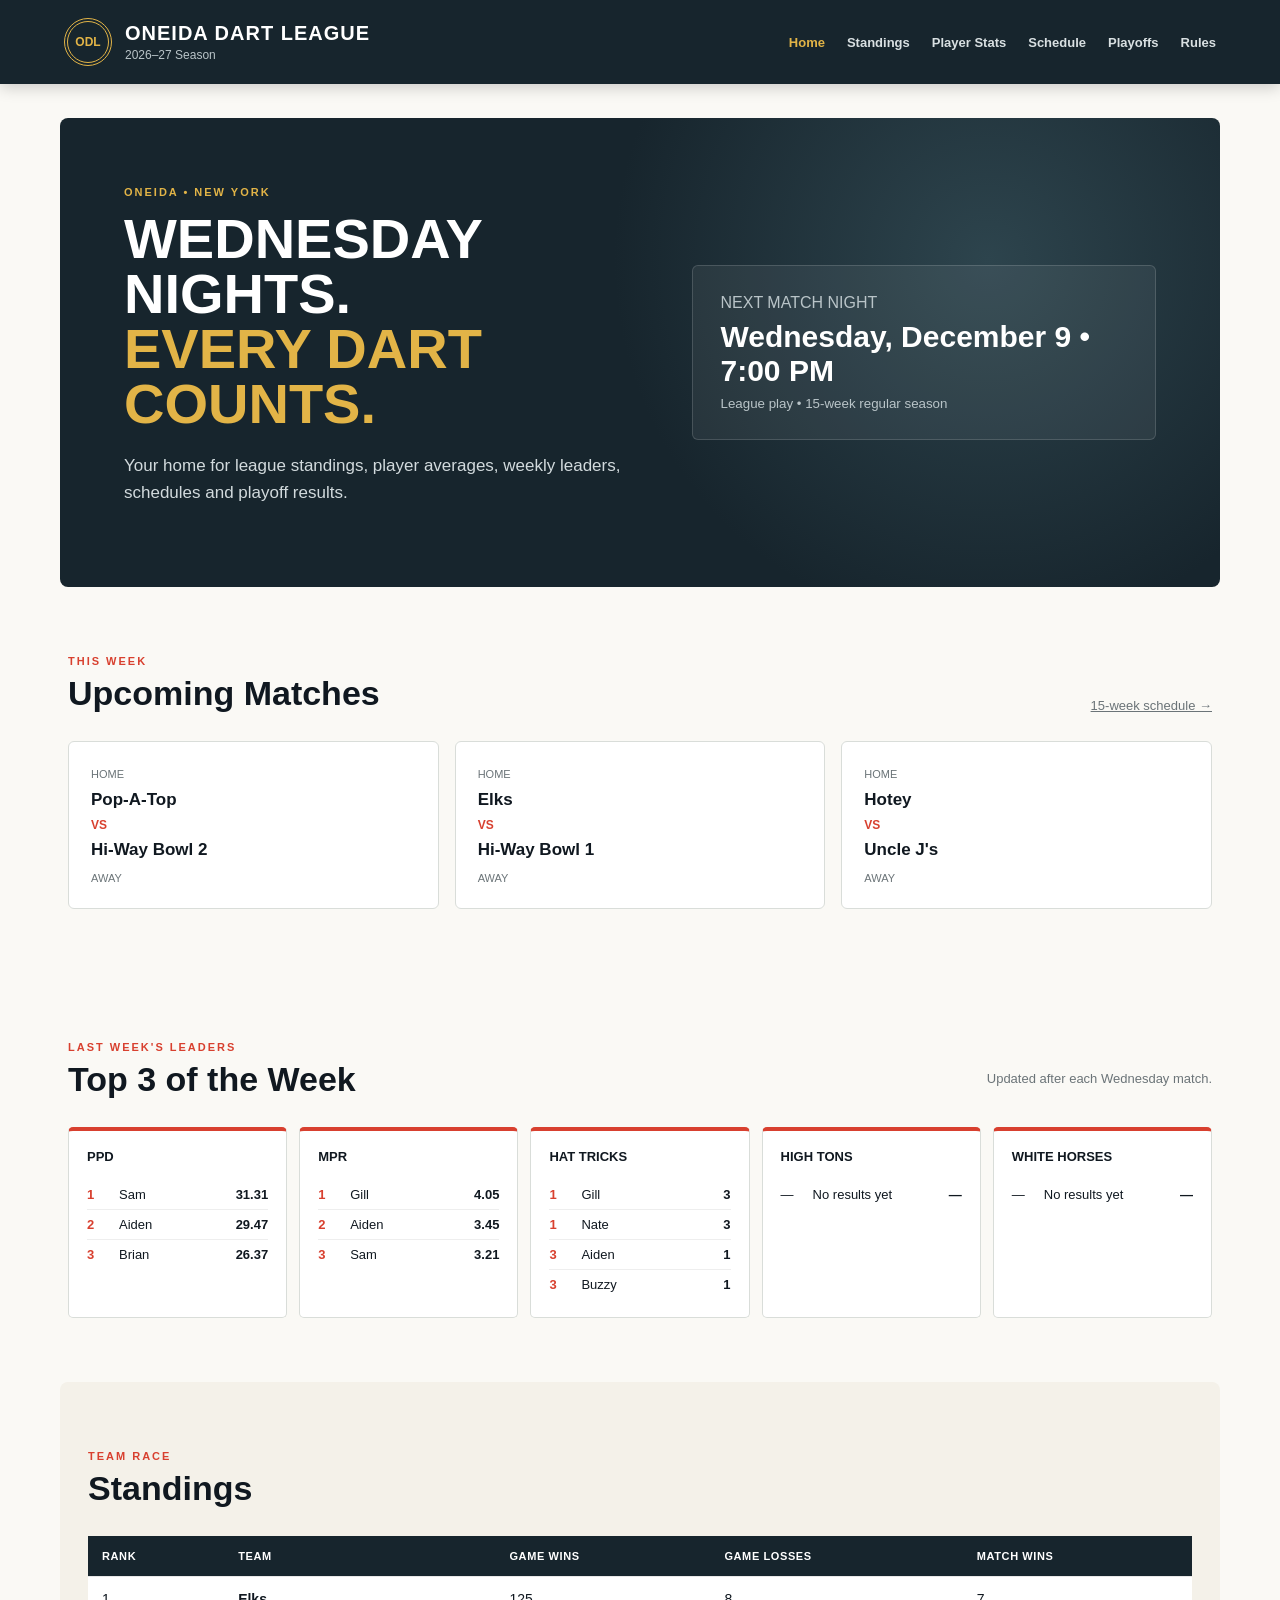
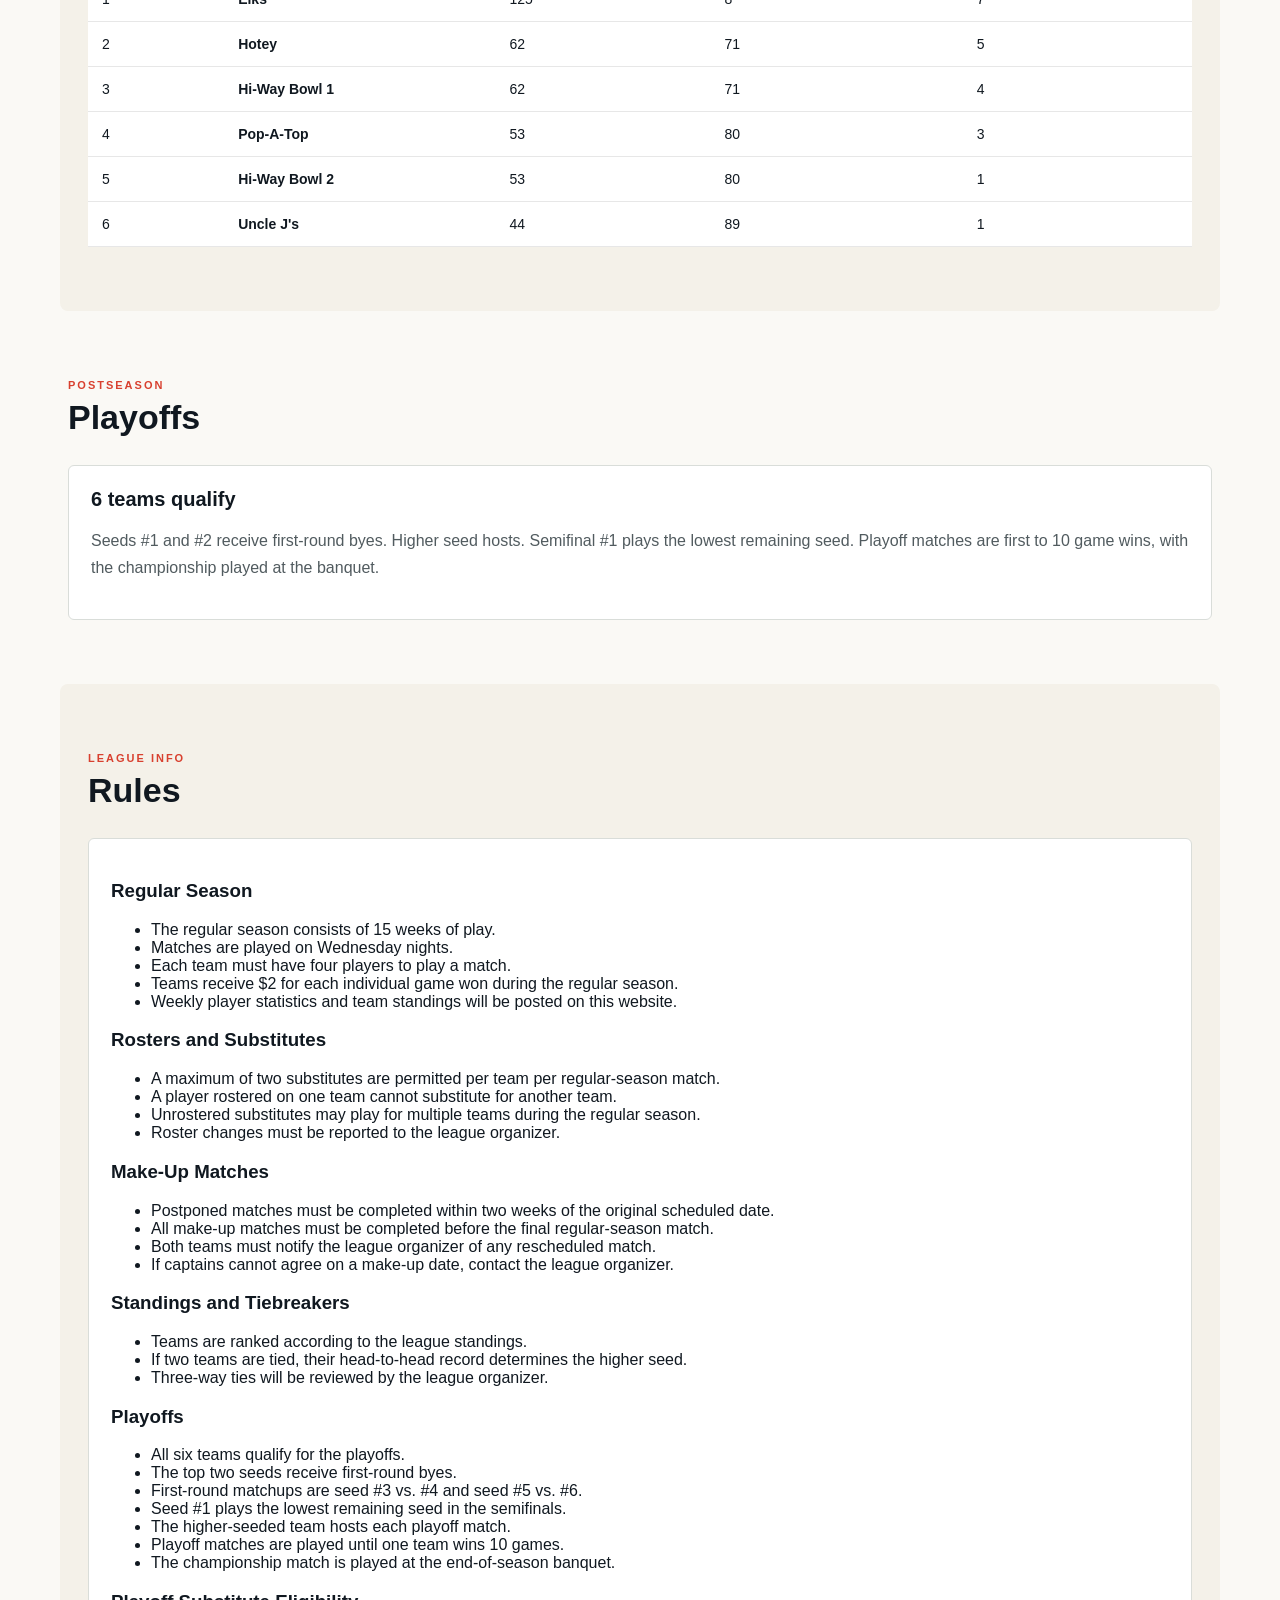
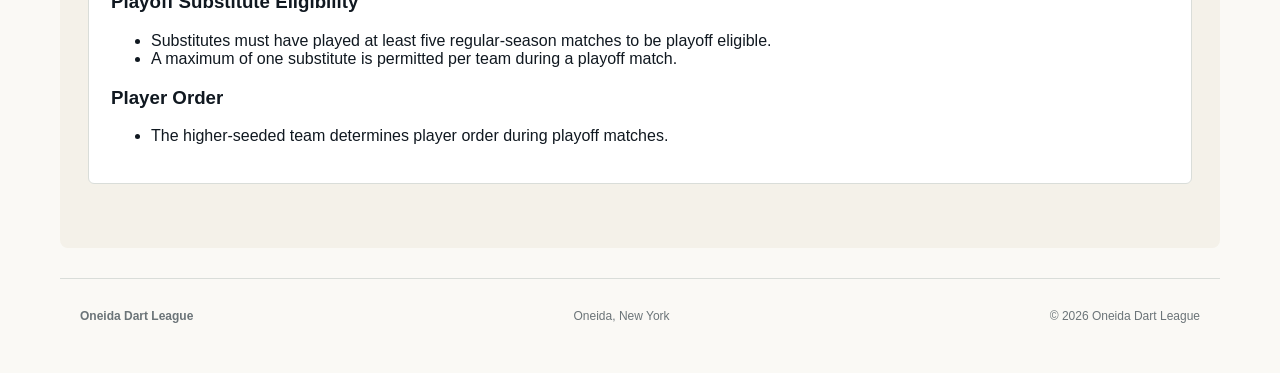
==== commit 352b444a: "Fix next match date to follow league schedule" ====
--- a/index.html
+++ b/index.html
@@ -95,36 +95,54 @@
 <footer><strong>Oneida Dart League</strong><span>Oneida, New York</span><span>© 2026 Oneida Dart League</span></footer>
 <script src="data.js"></script><script src="app.js"></script>
 <script>
+
 (function () {
+    // Official 2026-2027 dart league schedule
+    const matchDates = [
+        "2026-10-07",
+        "2026-10-14",
+        "2026-10-21",
+        "2026-10-28",
+        "2026-11-04",
+        "2026-11-11",
+        "2026-11-18",
+        "2026-12-02",
+        "2026-12-09",
+        "2026-12-16",
+        "2026-12-30",
+        "2027-01-06",
+        "2027-01-13",
+        "2027-01-20",
+        "2027-01-27"
+    ];
+
     function updateNextMatch() {
         const now = new Date();
+        const display = document.getElementById("next-match-date");
 
-        // Find the next Wednesday.
-        let daysUntil = (3 - now.getDay() + 7) % 7;
+        if (!display) return;
 
-        // After 7 PM Wednesday, show the following Wednesday.
-        if (daysUntil === 0 && now.getHours() >= 19) {
-            daysUntil = 7;
+        const nextDate = matchDates
+            .map(date => new Date(date + "T19:00:00"))
+            .find(date => date > now);
+
+        if (!nextDate) {
+            display.textContent = "Regular season complete";
+            return;
         }
 
-        const matchDate = new Date(now);
-        matchDate.setDate(now.getDate() + daysUntil);
-
-        const formattedDate = matchDate.toLocaleDateString("en-US", {
+        const formattedDate = nextDate.toLocaleDateString("en-US", {
             weekday: "long",
             month: "long",
             day: "numeric"
         });
 
-        const display = document.getElementById("next-match-date");
-
-        if (display) {
-            display.textContent = formattedDate + " • 7:00 PM";
-        }
+        display.textContent = formattedDate + " • 7:00 PM";
     }
 
     updateNextMatch();
 })();
+
 </script>
 </body>
 </html>
--- a/styles.css
+++ b/styles.css
@@ -53,4 +53,22 @@
   #players table thead th {
     background: var(--deep);
   }
+}
+
+/* Mobile Player Stats: frozen headers with two-way scrolling */
+@media (max-width: 900px) {
+    #players .table-wrap {
+        max-height: 65dvh;
+        overflow-x: auto;
+        overflow-y: auto;
+        overscroll-behavior: contain;
+        -webkit-overflow-scrolling: touch;
+    }
+
+    #players table thead th {
+        position: sticky;
+        top: 0;
+        z-index: 20;
+        background: var(--deep);
+    }
 }
